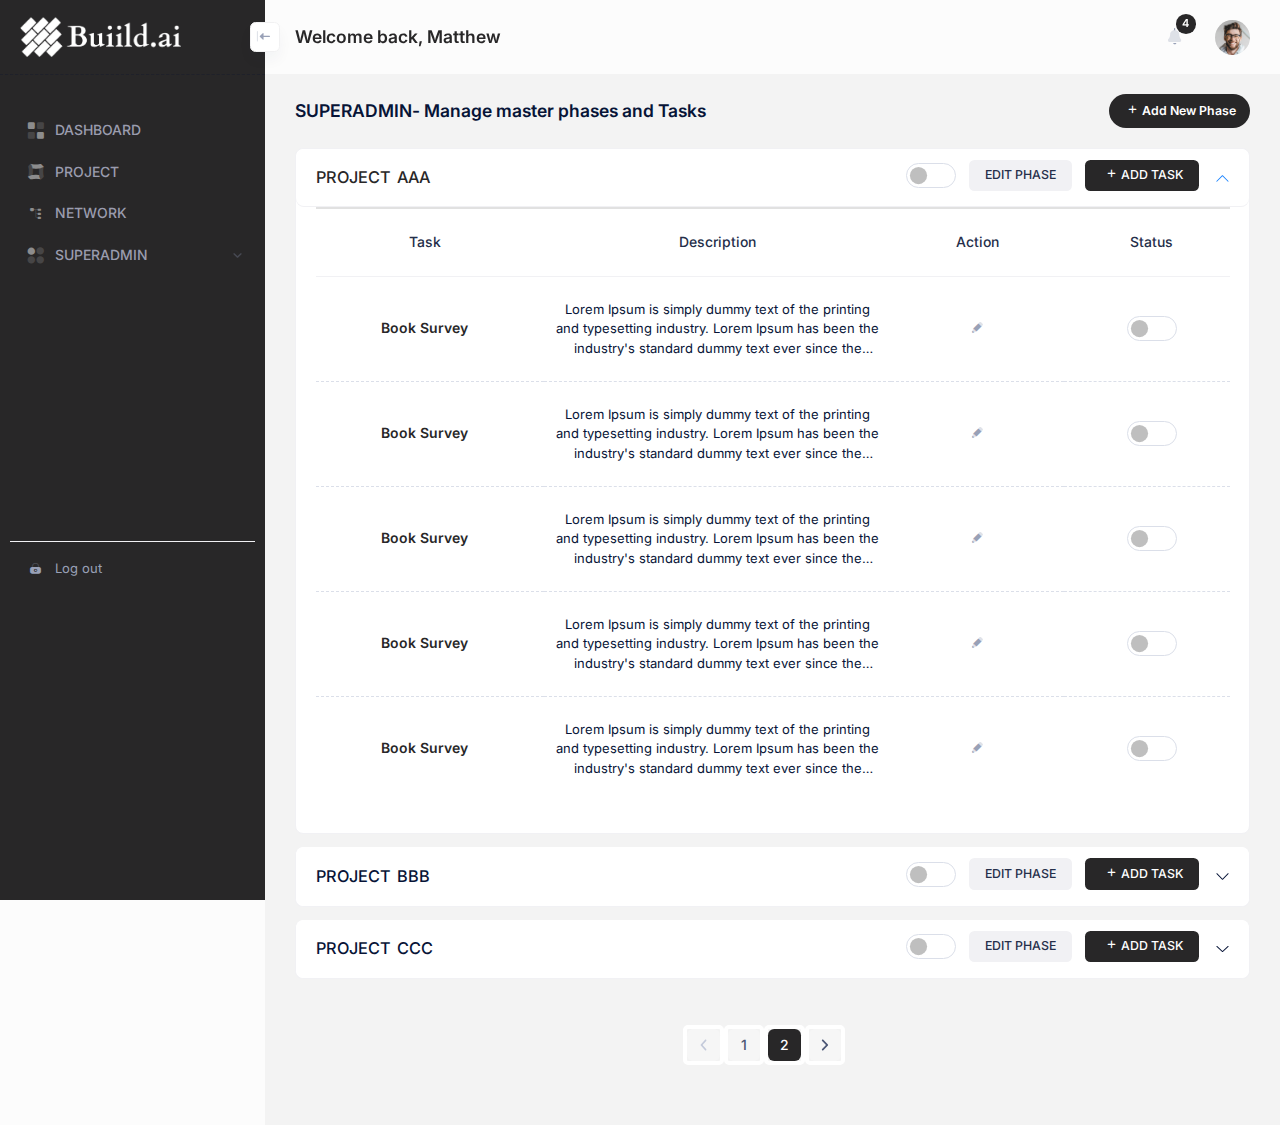
==== phase_task.html @ 8fc85cc6 "phase and task page design done" ====
<!DOCTYPE html>
<html class="h-full" data-theme="true" data-theme-mode="light" lang="en">
    <head>
        <base href="./" />
        <title>
            Metronic - Tailwind CSS Sign In
        </title>
        <meta charset="utf-8" />

        <link href="https://keenthemes.com/metronic" rel="canonical" />
        <meta content="width=device-width, initial-scale=1, shrink-to-fit=no" name="viewport" />
        <link href="assets/media/app/apple-touch-icon.png" rel="apple-touch-icon" sizes="180x180" />
        <link href="assets/media/app/favicon-32x32.png" rel="icon" sizes="32x32" type="image/png" />
        <link href="assets/media/app/favicon-16x16.png" rel="icon" sizes="16x16" type="image/png" />
        <!-- <link href="assets/media/app/favicon.ico" rel="shortcut icon"/> -->
        <link href="https://fonts.googleapis.com/css2?family=Inter:wght@400;500;600;700&amp;display=swap" rel="stylesheet" />
        <link href="assets/plugins/global/plugins.bundle.css" rel="stylesheet" type="text/css" />
        <link href="assets/css/styles.css" rel="stylesheet" />
    </head>

    <body
        id="kt_app_body"
        data-kt-app-layout="dark-sidebar"
        data-kt-app-header-fixed="true"
        data-kt-app-sidebar-enabled="true"
        data-kt-app-sidebar-fixed="true"
        data-kt-app-sidebar-hoverable="true"
        data-kt-app-sidebar-push-header="true"
        data-kt-app-sidebar-push-toolbar="true"
        data-kt-app-sidebar-push-footer="true"
        data-kt-app-toolbar-enabled="true"
        class="app-default"
    >
        <!-- End of Theme Mode -->
        <!-- Page -->

        <!--begin::App-->
        <div class="d-flex flex-column flex-root app-root" id="kt_app_root">
            <!--begin::Page-->
            <div class="app-page flex-column flex-column-fluid" id="kt_app_page">
                <!--begin::Header-->
                <div
                    id="kt_app_header"
                    class="app-header"
                    data-kt-sticky="true"
                    data-kt-sticky-activate="{default: true, lg: true}"
                    data-kt-sticky-name="app-header-minimize"
                    data-kt-sticky-offset="{default: '200px', lg: '0'}"
                    data-kt-sticky-animation="false"
                >
                    <!--begin::Header container-->
                    <div class="app-container container-fluid d-flex align-items-stretch justify-content-between" id="kt_app_header_container">
                        <!--begin::Sidebar mobile toggle-->
                        <div class="d-flex align-items-center d-lg-none ms-n3 me-1 me-md-2" title="Show sidebar menu">
                            <div class="btn btn-icon btn-active-color-primary w-35px h-35px" id="kt_app_sidebar_mobile_toggle">
                                <i class="ki-duotone ki-abstract-14 fs-2 fs-md-1">
                                    <span class="path1"></span>
                                    <span class="path2"></span>
                                </i>
                            </div>
                        </div>
                        <!--end::Sidebar mobile toggle-->
                        <!--begin::Mobile logo-->
                        <div class="d-flex align-items-center flex-grow-1 flex-lg-grow-0">
                            <a href="index.html" class="d-lg-none">
                                <img alt="Logo" src="assets/media/logos/default-small.svg" class="h-30px" />
                            </a>
                        </div>
                        <!--end::Mobile logo-->
                        <!--begin::Header wrapper-->
                        <div class="d-flex align-items-stretch justify-content-between flex-lg-grow-1" id="kt_app_header_wrapper">
                            <!--begin::Menu wrapper-->
                            <div
                                class="app-header-menu app-header-mobile-drawer align-items-stretch"
                                data-kt-drawer="true"
                                data-kt-drawer-name="app-header-menu"
                                data-kt-drawer-activate="{default: true, lg: false}"
                                data-kt-drawer-overlay="true"
                                data-kt-drawer-width="250px"
                                data-kt-drawer-direction="end"
                                data-kt-drawer-toggle="#kt_app_header_menu_toggle"
                                data-kt-swapper="true"
                                data-kt-swapper-mode="{default: 'append', lg: 'prepend'}"
                                data-kt-swapper-parent="{default: '#kt_app_body', lg: '#kt_app_header_wrapper'}"
                            >
                                <!--begin::Menu-->
                                <div class="menu menu-rounded menu-column menu-lg-row my-5 my-lg-0 align-items-stretch fw-semibold px-2 px-lg-0" id="kt_app_header_menu" data-kt-menu="true">
                                    <h1 class="page-heading d-flex text-theme-black fw-bold fs-3 flex-column justify-content-center my-0">
                                        <div class="menu-item">Welcome back, <span>Matthew</span></div>
                                    </h1>
                                </div>
                            </div>
                            <!--end::Menu-->
                        </div>
                        <!--end::Menu wrapper-->
                        <!--begin::Navbar-->
                        <div class="app-navbar flex-shrink-0">
                            <!--begin::Search-->
                            <div class="app-navbar-item align-items-stretch ms-1 ms-md-4">
                                <!--begin::Notifications-->
                                <div class="app-navbar-item ms-1 ms-md-4">
                                    <!--begin::Menu- wrapper-->
                                    <div
                                        class="btn position-relative btn-icon btn-custom btn-icon-muted btn-active-light btn-active-color-primary w-35px h-35px notification-icon"
                                        data-kt-menu-trigger="{default: 'click', lg: 'hover'}"
                                        data-kt-menu-attach="parent"
                                        data-kt-menu-placement="bottom-end"
                                        id="kt_menu_item_wow"
                                    >
                                        <i class="ki-duotone ki-notification fs-2">
                                            <span class="path1"></span>
                                            <span class="path2"></span>
                                            <span class="path3"></span>
                                            <span class="path4"></span>
                                        </i>
                                        <span class="badge bg-theme-black text-white rounded-circle bottom-5">4</span>
                                    </div>
                                    <!--begin::Menu-->
                                    <div class="menu menu-sub menu-sub-dropdown menu-column w-350px w-lg-375px" data-kt-menu="true" id="kt_menu_notifications">
                                        <!--begin::Heading-->
                                        <div class="d-flex flex-column bgi-no-repeat rounded-top" style="background-image: url('assets/media/misc/menu-header-bg.jpg');">
                                            <!--begin::Title-->
                                            <h3 class="text-white fw-semibold px-9 mt-10 mb-6">
                                                Notifications
                                                <span class="fs-8 opacity-75 ps-3">24 reports</span>
                                            </h3>
                                            <!--end::Title-->
                                            <!--begin::Tabs-->
                                            <ul class="nav nav-line-tabs nav-line-tabs-2x nav-stretch fw-semibold px-9">
                                                <li class="nav-item">
                                                    <a class="nav-link text-white opacity-75 opacity-state-100 pb-4" data-bs-toggle="tab" href="#kt_topbar_notifications_1">Alerts</a>
                                                </li>
                                                <li class="nav-item">
                                                    <a class="nav-link text-white opacity-75 opacity-state-100 pb-4 active" data-bs-toggle="tab" href="#kt_topbar_notifications_2">Updates</a>
                                                </li>
                                                <li class="nav-item">
                                                    <a class="nav-link text-white opacity-75 opacity-state-100 pb-4" data-bs-toggle="tab" href="#kt_topbar_notifications_3">Logs</a>
                                                </li>
                                            </ul>
                                            <!--end::Tabs-->
                                        </div>
                                        <!--end::Heading-->
                                        <!--begin::Tab content-->
                                        <div class="tab-content">
                                            <!--begin::Tab panel-->
                                            <div class="tab-pane fade" id="kt_topbar_notifications_1" role="tabpanel">
                                                <!--begin::Items-->
                                                <div class="scroll-y mh-325px my-5 px-8">
                                                    <!--begin::Item-->
                                                    <div class="d-flex flex-stack py-4">
                                                        <!--begin::Section-->
                                                        <div class="d-flex align-items-center">
                                                            <!--begin::Symbol-->
                                                            <div class="symbol symbol-35px me-4">
                                                                <span class="symbol-label bg-light-primary">
                                                                    <i class="ki-duotone ki-abstract-28 fs-2 text-primary">
                                                                        <span class="path1"></span>
                                                                        <span class="path2"></span>
                                                                    </i>
                                                                </span>
                                                            </div>
                                                            <!--end::Symbol-->
                                                            <!--begin::Title-->
                                                            <div class="mb-0 me-2">
                                                                <a href="#" class="fs-6 text-gray-800 text-hover-primary fw-bold">Project Alice</a>
                                                                <div class="text-gray-500 fs-7">Phase 1 development</div>
                                                            </div>
                                                            <!--end::Title-->
                                                        </div>
                                                        <!--end::Section-->
                                                        <!--begin::Label-->
                                                        <span class="badge badge-light fs-8">1 hr</span>
                                                        <!--end::Label-->
                                                    </div>
                                                    <!--end::Item-->
                                                    <!--begin::Item-->
                                                    <div class="d-flex flex-stack py-4">
                                                        <!--begin::Section-->
                                                        <div class="d-flex align-items-center">
                                                            <!--begin::Symbol-->
                                                            <div class="symbol symbol-35px me-4">
                                                                <span class="symbol-label bg-light-danger">
                                                                    <i class="ki-duotone ki-information fs-2 text-danger">
                                                                        <span class="path1"></span>
                                                                        <span class="path2"></span>
                                                                        <span class="path3"></span>
                                                                    </i>
                                                                </span>
                                                            </div>
                                                            <!--end::Symbol-->
                                                            <!--begin::Title-->
                                                            <div class="mb-0 me-2">
                                                                <a href="#" class="fs-6 text-gray-800 text-hover-primary fw-bold">HR Confidential</a>
                                                                <div class="text-gray-500 fs-7">Confidential staff documents</div>
                                                            </div>
                                                            <!--end::Title-->
                                                        </div>
                                                        <!--end::Section-->
                                                        <!--begin::Label-->
                                                        <span class="badge badge-light fs-8">2 hrs</span>
                                                        <!--end::Label-->
                                                    </div>
                                                    <!--end::Item-->
                                                    <!--begin::Item-->
                                                    <div class="d-flex flex-stack py-4">
                                                        <!--begin::Section-->
                                                        <div class="d-flex align-items-center">
                                                            <!--begin::Symbol-->
                                                            <div class="symbol symbol-35px me-4">
                                                                <span class="symbol-label bg-light-warning">
                                                                    <i class="ki-duotone ki-briefcase fs-2 text-warning">
                                                                        <span class="path1"></span>
                                                                        <span class="path2"></span>
                                                                    </i>
                                                                </span>
                                                            </div>
                                                            <!--end::Symbol-->
                                                            <!--begin::Title-->
                                                            <div class="mb-0 me-2">
                                                                <a href="#" class="fs-6 text-gray-800 text-hover-primary fw-bold">Company HR</a>
                                                                <div class="text-gray-500 fs-7">Corporeate staff profiles</div>
                                                            </div>
                                                            <!--end::Title-->
                                                        </div>
                                                        <!--end::Section-->
                                                        <!--begin::Label-->
                                                        <span class="badge badge-light fs-8">5 hrs</span>
                                                        <!--end::Label-->
                                                    </div>
                                                    <!--end::Item-->
                                                    <!--begin::Item-->
                                                    <div class="d-flex flex-stack py-4">
                                                        <!--begin::Section-->
                                                        <div class="d-flex align-items-center">
                                                            <!--begin::Symbol-->
                                                            <div class="symbol symbol-35px me-4">
                                                                <span class="symbol-label bg-light-success">
                                                                    <i class="ki-duotone ki-abstract-12 fs-2 text-success">
                                                                        <span class="path1"></span>
                                                                        <span class="path2"></span>
                                                                    </i>
                                                                </span>
                                                            </div>
                                                            <!--end::Symbol-->
                                                            <!--begin::Title-->
                                                            <div class="mb-0 me-2">
                                                                <a href="#" class="fs-6 text-gray-800 text-hover-primary fw-bold">Project Redux</a>
                                                                <div class="text-gray-500 fs-7">New frontend admin theme</div>
                                                            </div>
                                                            <!--end::Title-->
                                                        </div>
                                                        <!--end::Section-->
                                                        <!--begin::Label-->
                                                        <span class="badge badge-light fs-8">2 days</span>
                                                        <!--end::Label-->
                                                    </div>
                                                    <!--end::Item-->
                                                    <!--begin::Item-->
                                                    <div class="d-flex flex-stack py-4">
                                                        <!--begin::Section-->
                                                        <div class="d-flex align-items-center">
                                                            <!--begin::Symbol-->
                                                            <div class="symbol symbol-35px me-4">
                                                                <span class="symbol-label bg-light-primary">
                                                                    <i class="ki-duotone ki-colors-square fs-2 text-primary">
                                                                        <span class="path1"></span>
                                                                        <span class="path2"></span>
                                                                        <span class="path3"></span>
                                                                        <span class="path4"></span>
                                                                    </i>
                                                                </span>
                                                            </div>
                                                            <!--end::Symbol-->
                                                            <!--begin::Title-->
                                                            <div class="mb-0 me-2">
                                                                <a href="#" class="fs-6 text-gray-800 text-hover-primary fw-bold">Project Breafing</a>
                                                                <div class="text-gray-500 fs-7">Product launch status update</div>
                                                            </div>
                                                            <!--end::Title-->
                                                        </div>
                                                        <!--end::Section-->
                                                        <!--begin::Label-->
                                                        <span class="badge badge-light fs-8">21 Jan</span>
                                                        <!--end::Label-->
                                                    </div>
                                                    <!--end::Item-->
                                                    <!--begin::Item-->
                                                    <div class="d-flex flex-stack py-4">
                                                        <!--begin::Section-->
                                                        <div class="d-flex align-items-center">
                                                            <!--begin::Symbol-->
                                                            <div class="symbol symbol-35px me-4">
                                                                <span class="symbol-label bg-light-info">
                                                                    <i class="ki-duotone ki-picture fs-2 text-info"></i>
                                                                </span>
                                                            </div>
                                                            <!--end::Symbol-->
                                                            <!--begin::Title-->
                                                            <div class="mb-0 me-2">
                                                                <a href="#" class="fs-6 text-gray-800 text-hover-primary fw-bold">Banner Assets</a>
                                                                <div class="text-gray-500 fs-7">Collection of banner images</div>
                                                            </div>
                                                            <!--end::Title-->
                                                        </div>
                                                        <!--end::Section-->
                                                        <!--begin::Label-->
                                                        <span class="badge badge-light fs-8">21 Jan</span>
                                                        <!--end::Label-->
                                                    </div>
                                                    <!--end::Item-->
                                                    <!--begin::Item-->
                                                    <div class="d-flex flex-stack py-4">
                                                        <!--begin::Section-->
                                                        <div class="d-flex align-items-center">
                                                            <!--begin::Symbol-->
                                                            <div class="symbol symbol-35px me-4">
                                                                <span class="symbol-label bg-light-warning">
                                                                    <i class="ki-duotone ki-color-swatch fs-2 text-warning">
                                                                        <span class="path1"></span>
                                                                        <span class="path2"></span>
                                                                        <span class="path3"></span>
                                                                        <span class="path4"></span>
                                                                        <span class="path5"></span>
                                                                        <span class="path6"></span>
                                                                        <span class="path7"></span>
                                                                        <span class="path8"></span>
                                                                        <span class="path9"></span>
                                                                        <span class="path10"></span>
                                                                        <span class="path11"></span>
                                                                        <span class="path12"></span>
                                                                        <span class="path13"></span>
                                                                        <span class="path14"></span>
                                                                        <span class="path15"></span>
                                                                        <span class="path16"></span>
                                                                        <span class="path17"></span>
                                                                        <span class="path18"></span>
                                                                        <span class="path19"></span>
                                                                        <span class="path20"></span>
                                                                        <span class="path21"></span>
                                                                    </i>
                                                                </span>
                                                            </div>
                                                            <!--end::Symbol-->
                                                            <!--begin::Title-->
                                                            <div class="mb-0 me-2">
                                                                <a href="#" class="fs-6 text-gray-800 text-hover-primary fw-bold">Icon Assets</a>
                                                                <div class="text-gray-500 fs-7">Collection of SVG icons</div>
                                                            </div>
                                                            <!--end::Title-->
                                                        </div>
                                                        <!--end::Section-->
                                                        <!--begin::Label-->
                                                        <span class="badge badge-light fs-8">20 March</span>
                                                        <!--end::Label-->
                                                    </div>
                                                    <!--end::Item-->
                                                </div>
                                                <!--end::Items-->
                                                <!--begin::View more-->
                                                <div class="py-3 text-center border-top">
                                                    <a href="pages/user-profile/activity.html" class="btn btn-color-gray-600 btn-active-color-primary">
                                                        View All
                                                        <i class="ki-duotone ki-arrow-right fs-5">
                                                            <span class="path1"></span>
                                                            <span class="path2"></span>
                                                        </i>
                                                    </a>
                                                </div>
                                                <!--end::View more-->
                                            </div>
                                            <!--end::Tab panel-->
                                            <!--begin::Tab panel-->
                                            <div class="tab-pane fade show active" id="kt_topbar_notifications_2" role="tabpanel">
                                                <!--begin::Wrapper-->
                                                <div class="d-flex flex-column px-9">
                                                    <!--begin::Section-->
                                                    <div class="pt-10 pb-0">
                                                        <!--begin::Title-->
                                                        <h3 class="text-gray-900 text-center fw-bold">Get Pro Access</h3>
                                                        <!--end::Title-->
                                                        <!--begin::Text-->
                                                        <div class="text-center text-gray-600 fw-semibold pt-1">Outlines keep you honest. They stoping you from amazing poorly about drive</div>
                                                        <!--end::Text-->
                                                        <!--begin::Action-->
                                                        <div class="text-center mt-5 mb-9">
                                                            <a href="#" class="btn btn-sm btn-primary px-6" data-bs-toggle="modal" data-bs-target="#kt_modal_upgrade_plan">Upgrade</a>
                                                        </div>
                                                        <!--end::Action-->
                                                    </div>
                                                    <!--end::Section-->
                                                    <!--begin::Illustration-->
                                                    <div class="text-center px-4">
                                                        <img class="mw-100 mh-200px" alt="image" src="assets/media/illustrations/sketchy-1/1.png" />
                                                    </div>
                                                    <!--end::Illustration-->
                                                </div>
                                                <!--end::Wrapper-->
                                            </div>
                                            <!--end::Tab panel-->
                                            <!--begin::Tab panel-->
                                            <div class="tab-pane fade" id="kt_topbar_notifications_3" role="tabpanel">
                                                <!--begin::Items-->
                                                <div class="scroll-y mh-325px my-5 px-8">
                                                    <!--begin::Item-->
                                                    <div class="d-flex flex-stack py-4">
                                                        <!--begin::Section-->
                                                        <div class="d-flex align-items-center me-2">
                                                            <!--begin::Code-->
                                                            <span class="w-70px badge badge-light-success me-4">200 OK</span>
                                                            <!--end::Code-->
                                                            <!--begin::Title-->
                                                            <a href="#" class="text-gray-800 text-hover-primary fw-semibold">New order</a>
                                                            <!--end::Title-->
                                                        </div>
                                                        <!--end::Section-->
                                                        <!--begin::Label-->
                                                        <span class="badge badge-light fs-8">Just now</span>
                                                        <!--end::Label-->
                                                    </div>
                                                    <!--end::Item-->
                                                    <!--begin::Item-->
                                                    <div class="d-flex flex-stack py-4">
                                                        <!--begin::Section-->
                                                        <div class="d-flex align-items-center me-2">
                                                            <!--begin::Code-->
                                                            <span class="w-70px badge badge-light-danger me-4">500 ERR</span>
                                                            <!--end::Code-->
                                                            <!--begin::Title-->
                                                            <a href="#" class="text-gray-800 text-hover-primary fw-semibold">New customer</a>
                                                            <!--end::Title-->
                                                        </div>
                                                        <!--end::Section-->
                                                        <!--begin::Label-->
                                                        <span class="badge badge-light fs-8">2 hrs</span>
                                                        <!--end::Label-->
                                                    </div>
                                                    <!--end::Item-->
                                                    <!--begin::Item-->
                                                    <div class="d-flex flex-stack py-4">
                                                        <!--begin::Section-->
                                                        <div class="d-flex align-items-center me-2">
                                                            <!--begin::Code-->
                                                            <span class="w-70px badge badge-light-success me-4">200 OK</span>
                                                            <!--end::Code-->
                                                            <!--begin::Title-->
                                                            <a href="#" class="text-gray-800 text-hover-primary fw-semibold">Payment process</a>
                                                            <!--end::Title-->
                                                        </div>
                                                        <!--end::Section-->
                                                        <!--begin::Label-->
                                                        <span class="badge badge-light fs-8">5 hrs</span>
                                                        <!--end::Label-->
                                                    </div>
                                                    <!--end::Item-->
                                                    <!--begin::Item-->
                                                    <div class="d-flex flex-stack py-4">
                                                        <!--begin::Section-->
                                                        <div class="d-flex align-items-center me-2">
                                                            <!--begin::Code-->
                                                            <span class="w-70px badge badge-light-warning me-4">300 WRN</span>
                                                            <!--end::Code-->
                                                            <!--begin::Title-->
                                                            <a href="#" class="text-gray-800 text-hover-primary fw-semibold">Search query</a>
                                                            <!--end::Title-->
                                                        </div>
                                                        <!--end::Section-->
                                                        <!--begin::Label-->
                                                        <span class="badge badge-light fs-8">2 days</span>
                                                        <!--end::Label-->
                                                    </div>
                                                    <!--end::Item-->
                                                    <!--begin::Item-->
                                                    <div class="d-flex flex-stack py-4">
                                                        <!--begin::Section-->
                                                        <div class="d-flex align-items-center me-2">
                                                            <!--begin::Code-->
                                                            <span class="w-70px badge badge-light-success me-4">200 OK</span>
                                                            <!--end::Code-->
                                                            <!--begin::Title-->
                                                            <a href="#" class="text-gray-800 text-hover-primary fw-semibold">API connection</a>
                                                            <!--end::Title-->
                                                        </div>
                                                        <!--end::Section-->
                                                        <!--begin::Label-->
                                                        <span class="badge badge-light fs-8">1 week</span>
                                                        <!--end::Label-->
                                                    </div>
                                                    <!--end::Item-->
                                                    <!--begin::Item-->
                                                    <div class="d-flex flex-stack py-4">
                                                        <!--begin::Section-->
                                                        <div class="d-flex align-items-center me-2">
                                                            <!--begin::Code-->
                                                            <span class="w-70px badge badge-light-success me-4">200 OK</span>
                                                            <!--end::Code-->
                                                            <!--begin::Title-->
                                                            <a href="#" class="text-gray-800 text-hover-primary fw-semibold">Database restore</a>
                                                            <!--end::Title-->
                                                        </div>
                                                        <!--end::Section-->
                                                        <!--begin::Label-->
                                                        <span class="badge badge-light fs-8">Mar 5</span>
                                                        <!--end::Label-->
                                                    </div>
                                                    <!--end::Item-->
                                                    <!--begin::Item-->
                                                    <div class="d-flex flex-stack py-4">
                                                        <!--begin::Section-->
                                                        <div class="d-flex align-items-center me-2">
                                                            <!--begin::Code-->
                                                            <span class="w-70px badge badge-light-warning me-4">300 WRN</span>
                                                            <!--end::Code-->
                                                            <!--begin::Title-->
                                                            <a href="#" class="text-gray-800 text-hover-primary fw-semibold">System update</a>
                                                            <!--end::Title-->
                                                        </div>
                                                        <!--end::Section-->
                                                        <!--begin::Label-->
                                                        <span class="badge badge-light fs-8">May 15</span>
                                                        <!--end::Label-->
                                                    </div>
                                                    <!--end::Item-->
                                                    <!--begin::Item-->
                                                    <div class="d-flex flex-stack py-4">
                                                        <!--begin::Section-->
                                                        <div class="d-flex align-items-center me-2">
                                                            <!--begin::Code-->
                                                            <span class="w-70px badge badge-light-warning me-4">300 WRN</span>
                                                            <!--end::Code-->
                                                            <!--begin::Title-->
                                                            <a href="#" class="text-gray-800 text-hover-primary fw-semibold">Server OS update</a>
                                                            <!--end::Title-->
                                                        </div>
                                                        <!--end::Section-->
                                                        <!--begin::Label-->
                                                        <span class="badge badge-light fs-8">Apr 3</span>
                                                        <!--end::Label-->
                                                    </div>
                                                    <!--end::Item-->
                                                    <!--begin::Item-->
                                                    <div class="d-flex flex-stack py-4">
                                                        <!--begin::Section-->
                                                        <div class="d-flex align-items-center me-2">
                                                            <!--begin::Code-->
                                                            <span class="w-70px badge badge-light-warning me-4">300 WRN</span>
                                                            <!--end::Code-->
                                                            <!--begin::Title-->
                                                            <a href="#" class="text-gray-800 text-hover-primary fw-semibold">API rollback</a>
                                                            <!--end::Title-->
                                                        </div>
                                                        <!--end::Section-->
                                                        <!--begin::Label-->
                                                        <span class="badge badge-light fs-8">Jun 30</span>
                                                        <!--end::Label-->
                                                    </div>
                                                    <!--end::Item-->
                                                    <!--begin::Item-->
                                                    <div class="d-flex flex-stack py-4">
                                                        <!--begin::Section-->
                                                        <div class="d-flex align-items-center me-2">
                                                            <!--begin::Code-->
                                                            <span class="w-70px badge badge-light-danger me-4">500 ERR</span>
                                                            <!--end::Code-->
                                                            <!--begin::Title-->
                                                            <a href="#" class="text-gray-800 text-hover-primary fw-semibold">Refund process</a>
                                                            <!--end::Title-->
                                                        </div>
                                                        <!--end::Section-->
                                                        <!--begin::Label-->
                                                        <span class="badge badge-light fs-8">Jul 10</span>
                                                        <!--end::Label-->
                                                    </div>
                                                    <!--end::Item-->
                                                    <!--begin::Item-->
                                                    <div class="d-flex flex-stack py-4">
                                                        <!--begin::Section-->
                                                        <div class="d-flex align-items-center me-2">
                                                            <!--begin::Code-->
                                                            <span class="w-70px badge badge-light-danger me-4">500 ERR</span>
                                                            <!--end::Code-->
                                                            <!--begin::Title-->
                                                            <a href="#" class="text-gray-800 text-hover-primary fw-semibold">Withdrawal process</a>
                                                            <!--end::Title-->
                                                        </div>
                                                        <!--end::Section-->
                                                        <!--begin::Label-->
                                                        <span class="badge badge-light fs-8">Sep 10</span>
                                                        <!--end::Label-->
                                                    </div>
                                                    <!--end::Item-->
                                                    <!--begin::Item-->
                                                    <div class="d-flex flex-stack py-4">
                                                        <!--begin::Section-->
                                                        <div class="d-flex align-items-center me-2">
                                                            <!--begin::Code-->
                                                            <span class="w-70px badge badge-light-danger me-4">500 ERR</span>
                                                            <!--end::Code-->
                                                            <!--begin::Title-->
                                                            <a href="#" class="text-gray-800 text-hover-primary fw-semibold">Mail tasks</a>
                                                            <!--end::Title-->
                                                        </div>
                                                        <!--end::Section-->
                                                        <!--begin::Label-->
                                                        <span class="badge badge-light fs-8">Dec 10</span>
                                                        <!--end::Label-->
                                                    </div>
                                                    <!--end::Item-->
                                                </div>
                                                <!--end::Items-->
                                                <!--begin::View more-->
                                                <div class="py-3 text-center border-top">
                                                    <a href="pages/user-profile/activity.html" class="btn btn-color-gray-600 btn-active-color-primary">
                                                        View All
                                                        <i class="ki-duotone ki-arrow-right fs-5">
                                                            <span class="path1"></span>
                                                            <span class="path2"></span>
                                                        </i>
                                                    </a>
                                                </div>
                                                <!--end::View more-->
                                            </div>
                                            <!--end::Tab panel-->
                                        </div>
                                        <!--end::Tab content-->
                                    </div>
                                    <!--end::Menu-->
                                    <!--end::Menu wrapper-->
                                </div>
                                <!--end::Notifications-->

                                <!--begin::User menu-->
                                <div class="app-navbar-item ms-1 ms-md-4" id="kt_header_user_menu_toggle">
                                    <!--begin::Menu wrapper-->
                                    <div class="cursor-pointer rounded-circle overflow-hidden symbol symbol-35px" data-kt-menu-trigger="{default: 'click', lg: 'hover'}" data-kt-menu-attach="parent" data-kt-menu-placement="bottom-end">
                                        <img src="assets/media/avatars/300-2.png" alt="user" />
                                    </div>
                                    <!--begin::User account menu-->
                                    <div class="menu menu-sub menu-sub-dropdown menu-column menu-rounded menu-gray-800 menu-state-bg menu-state-color fw-semibold py-4 fs-6 w-275px" data-kt-menu="true">
                                        <!--begin::Menu item-->
                                        <div class="menu-item px-3">
                                            <div class="menu-content d-flex align-items-center px-3">
                                                <!--begin::Avatar-->
                                                <div class="symbol symbol-50px me-5 rounded-circle overflow-hidden">
                                                    <img alt="Logo" src="assets/media/avatars/300-2.png" />
                                                </div>
                                                <!--end::Avatar-->
                                                <!--begin::Username-->
                                                <div class="d-flex flex-column">
                                                    <div class="fw-bold d-flex align-items-center fs-5">Matthew Parker</div>
                                                    <a href="#" class="fw-semibold text-muted text-hover-primary fs-7">matthew123@gmail.com</a>
                                                </div>
                                                <!--end::Username-->
                                            </div>
                                        </div>
                                        <!--end::Menu item-->
                                        <!--begin::Menu separator-->
                                        <div class="separator my-2"></div>
                                        <!--end::Menu separator-->
                                        <!--begin::Menu item-->
                                        <div class="menu-item px-5">
                                            <a href="account/overview.html" class="menu-link px-5">My Profile</a>
                                        </div>
                                        <!--end::Menu item-->
                                        <!--begin::Menu item-->
                                        <div class="menu-item px-5">
                                            <a href="apps/projects/list.html" class="menu-link px-5">
                                                <span class="menu-text">My Projects</span>
                                                <span class="menu-badge">
                                                    <span class="badge badge-light-danger badge-circle fw-bold fs-7">3</span>
                                                </span>
                                            </a>
                                        </div>
                                        <!--end::Menu item-->
                                        <!--begin::Menu item-->
                                        <div class="menu-item px-5" data-kt-menu-trigger="{default: 'click', lg: 'hover'}" data-kt-menu-placement="left-start" data-kt-menu-offset="-15px, 0">
                                            <a href="#" class="menu-link px-5">
                                                <span class="menu-title">My Subscription</span>
                                                <span class="menu-arrow"></span>
                                            </a>
                                            <!--begin::Menu sub-->
                                            <div class="menu-sub menu-sub-dropdown w-175px py-4">
                                                <!--begin::Menu item-->
                                                <div class="menu-item px-3">
                                                    <a href="account/referrals.html" class="menu-link px-5">Referrals</a>
                                                </div>
                                                <!--end::Menu item-->
                                                <!--begin::Menu item-->
                                                <div class="menu-item px-3">
                                                    <a href="account/billing.html" class="menu-link px-5">Billing</a>
                                                </div>
                                                <!--end::Menu item-->
                                                <!--begin::Menu item-->
                                                <div class="menu-item px-3">
                                                    <a href="account/statements.html" class="menu-link px-5">Payments</a>
                                                </div>
                                                <!--end::Menu item-->
                                                <!--begin::Menu item-->
                                                <div class="menu-item px-3">
                                                    <a href="account/statements.html" class="menu-link d-flex flex-stack px-5">
                                                        Statements
                                                        <span class="ms-2 lh-0" data-bs-toggle="tooltip" title="View your statements">
                                                            <i class="ki-duotone ki-information-5 fs-5">
                                                                <span class="path1"></span>
                                                                <span class="path2"></span>
                                                                <span class="path3"></span>
                                                            </i>
                                                        </span>
                                                    </a>
                                                </div>
                                                <!--end::Menu item-->
                                                <!--begin::Menu separator-->
                                                <div class="separator my-2"></div>
                                                <!--end::Menu separator-->
                                                <!--begin::Menu item-->
                                                <div class="menu-item px-3">
                                                    <div class="menu-content px-3">
                                                        <label class="form-check form-switch form-check-custom form-check-solid">
                                                            <input class="form-check-input w-30px h-20px" type="checkbox" value="1" checked="checked" name="notifications" />
                                                            <span class="form-check-label text-muted fs-7">Notifications</span>
                                                        </label>
                                                    </div>
                                                </div>
                                                <!--end::Menu item-->
                                            </div>
                                            <!--end::Menu sub-->
                                        </div>
                                        <!--end::Menu item-->
                                        <!--begin::Menu item-->
                                        <div class="menu-item px-5">
                                            <a href="account/statements.html" class="menu-link px-5">My Statements</a>
                                        </div>
                                        <!--end::Menu item-->
                                        <!--begin::Menu separator-->
                                        <div class="separator my-2"></div>
                                        <!--end::Menu separator-->
                                        <!--begin::Menu item-->
                                        <div class="menu-item px-5" data-kt-menu-trigger="{default: 'click', lg: 'hover'}" data-kt-menu-placement="left-start" data-kt-menu-offset="-15px, 0">
                                            <a href="#" class="menu-link px-5">
                                                <span class="menu-title position-relative">
                                                    Mode
                                                    <span class="ms-5 position-absolute translate-middle-y top-50 end-0">
                                                        <i class="ki-duotone ki-night-day theme-light-show fs-2">
                                                            <span class="path1"></span>
                                                            <span class="path2"></span>
                                                            <span class="path3"></span>
                                                            <span class="path4"></span>
                                                            <span class="path5"></span>
                                                            <span class="path6"></span>
                                                            <span class="path7"></span>
                                                            <span class="path8"></span>
                                                            <span class="path9"></span>
                                                            <span class="path10"></span>
                                                        </i>
                                                        <i class="ki-duotone ki-moon theme-dark-show fs-2">
                                                            <span class="path1"></span>
                                                            <span class="path2"></span>
                                                        </i>
                                                    </span>
                                                </span>
                                            </a>
                                            <!--begin::Menu-->
                                            <div
                                                class="menu menu-sub menu-sub-dropdown menu-column menu-rounded menu-title-gray-700 menu-icon-gray-500 menu-active-bg menu-state-color fw-semibold py-4 fs-base w-150px"
                                                data-kt-menu="true"
                                                data-kt-element="theme-mode-menu"
                                            >
                                                <!--begin::Menu item-->
                                                <div class="menu-item px-3 my-0">
                                                    <a href="#" class="menu-link px-3 py-2" data-kt-element="mode" data-kt-value="light">
                                                        <span class="menu-icon" data-kt-element="icon">
                                                            <i class="ki-duotone ki-night-day fs-2">
                                                                <span class="path1"></span>
                                                                <span class="path2"></span>
                                                                <span class="path3"></span>
                                                                <span class="path4"></span>
                                                                <span class="path5"></span>
                                                                <span class="path6"></span>
                                                                <span class="path7"></span>
                                                                <span class="path8"></span>
                                                                <span class="path9"></span>
                                                                <span class="path10"></span>
                                                            </i>
                                                        </span>
                                                        <span class="menu-title">Light</span>
                                                    </a>
                                                </div>
                                                <!--end::Menu item-->
                                                <!--begin::Menu item-->
                                                <div class="menu-item px-3 my-0">
                                                    <a href="#" class="menu-link px-3 py-2" data-kt-element="mode" data-kt-value="dark">
                                                        <span class="menu-icon" data-kt-element="icon">
                                                            <i class="ki-duotone ki-moon fs-2">
                                                                <span class="path1"></span>
                                                                <span class="path2"></span>
                                                            </i>
                                                        </span>
                                                        <span class="menu-title">Dark</span>
                                                    </a>
                                                </div>
                                                <!--end::Menu item-->
                                                <!--begin::Menu item-->
                                                <div class="menu-item px-3 my-0">
                                                    <a href="#" class="menu-link px-3 py-2" data-kt-element="mode" data-kt-value="system">
                                                        <span class="menu-icon" data-kt-element="icon">
                                                            <i class="ki-duotone ki-screen fs-2">
                                                                <span class="path1"></span>
                                                                <span class="path2"></span>
                                                                <span class="path3"></span>
                                                                <span class="path4"></span>
                                                            </i>
                                                        </span>
                                                        <span class="menu-title">System</span>
                                                    </a>
                                                </div>
                                                <!--end::Menu item-->
                                            </div>
                                            <!--end::Menu-->
                                        </div>
                                        <!--end::Menu item-->
                                        <!--begin::Menu item-->
                                        <div class="menu-item px-5" data-kt-menu-trigger="{default: 'click', lg: 'hover'}" data-kt-menu-placement="left-start" data-kt-menu-offset="-15px, 0">
                                            <a href="#" class="menu-link px-5">
                                                <span class="menu-title position-relative">
                                                    Language
                                                    <span class="fs-8 rounded bg-light px-3 py-2 position-absolute translate-middle-y top-50 end-0">
                                                        English <img class="w-15px h-15px rounded-1 ms-2" src="assets/media/flags/united-states.svg" alt="" />
                                                    </span>
                                                </span>
                                            </a>
                                            <!--begin::Menu sub-->
                                            <div class="menu-sub menu-sub-dropdown w-175px py-4">
                                                <!--begin::Menu item-->
                                                <div class="menu-item px-3">
                                                    <a href="account/settings.html" class="menu-link d-flex px-5 active">
                                                        <span class="symbol symbol-20px me-4">
                                                            <img class="rounded-1" src="assets/media/flags/united-states.svg" alt="" />
                                                        </span>
                                                        English
                                                    </a>
                                                </div>
                                                <!--end::Menu item-->
                                                <!--begin::Menu item-->
                                                <div class="menu-item px-3">
                                                    <a href="account/settings.html" class="menu-link d-flex px-5">
                                                        <span class="symbol symbol-20px me-4">
                                                            <img class="rounded-1" src="assets/media/flags/spain.svg" alt="" />
                                                        </span>
                                                        Spanish
                                                    </a>
                                                </div>
                                                <!--end::Menu item-->
                                                <!--begin::Menu item-->
                                                <div class="menu-item px-3">
                                                    <a href="account/settings.html" class="menu-link d-flex px-5">
                                                        <span class="symbol symbol-20px me-4">
                                                            <img class="rounded-1" src="assets/media/flags/germany.svg" alt="" />
                                                        </span>
                                                        German
                                                    </a>
                                                </div>
                                                <!--end::Menu item-->
                                                <!--begin::Menu item-->
                                                <div class="menu-item px-3">
                                                    <a href="account/settings.html" class="menu-link d-flex px-5">
                                                        <span class="symbol symbol-20px me-4">
                                                            <img class="rounded-1" src="assets/media/flags/japan.svg" alt="" />
                                                        </span>
                                                        Japanese
                                                    </a>
                                                </div>
                                                <!--end::Menu item-->
                                                <!--begin::Menu item-->
                                                <div class="menu-item px-3">
                                                    <a href="account/settings.html" class="menu-link d-flex px-5">
                                                        <span class="symbol symbol-20px me-4">
                                                            <img class="rounded-1" src="assets/media/flags/france.svg" alt="" />
                                                        </span>
                                                        French
                                                    </a>
                                                </div>
                                                <!--end::Menu item-->
                                            </div>
                                            <!--end::Menu sub-->
                                        </div>
                                        <!--end::Menu item-->
                                        <!--begin::Menu item-->
                                        <div class="menu-item px-5 my-1">
                                            <a href="account/settings.html" class="menu-link px-5">Account Settings</a>
                                        </div>
                                        <!--end::Menu item-->
                                        <!--begin::Menu item-->
                                        <div class="menu-item px-5">
                                            <a href="authentication/layouts/corporate/sign-in.html" class="menu-link px-5">Sign Out</a>
                                        </div>
                                        <!--end::Menu item-->
                                    </div>
                                    <!--end::User account menu-->
                                    <!--end::Menu wrapper-->
                                </div>
                                <!--end::User menu-->
                                <!--begin::Header menu toggle-->
                                <div class="app-navbar-item d-lg-none ms-2 me-n2" title="Show header menu">
                                    <div class="btn btn-flex btn-icon btn-active-color-primary w-30px h-30px" id="kt_app_header_menu_toggle">
                                        <i class="ki-duotone ki-element-4 fs-1">
                                            <span class="path1"></span>
                                            <span class="path2"></span>
                                        </i>
                                    </div>
                                </div>
                                <!--end::Header menu toggle-->
                                <!--begin::Aside toggle-->
                                <!--end::Header menu toggle-->
                            </div>
                            <!--end::Navbar-->
                        </div>
                        <!--end::Header wrapper-->
                    </div>
                    <!--end::Header container-->
                </div>
                <!--end::Header-->
                <!--begin::Wrapper-->
                <div class="app-wrapper flex-column flex-row-fluid" id="kt_app_wrapper">
                    <!--begin::Sidebar-->
                    <div
                        id="kt_app_sidebar"
                        class="app-sidebar flex-column"
                        data-kt-drawer="true"
                        data-kt-drawer-name="app-sidebar"
                        data-kt-drawer-activate="{default: true, lg: false}"
                        data-kt-drawer-overlay="true"
                        data-kt-drawer-width="225px"
                        data-kt-drawer-direction="start"
                        data-kt-drawer-toggle="#kt_app_sidebar_mobile_toggle"
                    >
                        <!--begin::Logo-->
                        <div class="app-sidebar-logo px-6" id="kt_app_sidebar_logo">
                            <!--begin::Logo image-->
                            <a href="index.html">
                                <img alt="Logo" src="assets/media/app/logo-white.png" class="h-40px app-sidebar-logo-default" />
                                <img alt="Logo" src="assets/media/app/logo-myarchite-icon.png" class="h-20px app-sidebar-logo-minimize" />
                            </a>
                            <!--end::Logo image-->
                            <!--begin::Sidebar toggle-->
                            <!--begin::Minimized sidebar setup:
          if (isset($_COOKIE["sidebar_minimize_state"]) && $_COOKIE["sidebar_minimize_state"] === "on") { 
              1. "src/js/layout/sidebar.js" adds "sidebar_minimize_state" cookie value to save the sidebar minimize state.
              2. Set data-kt-app-sidebar-minimize="on" attribute for body tag.
              3. Set data-kt-toggle-state="active" attribute to the toggle element with "kt_app_sidebar_toggle" id.
              4. Add "active" class to to sidebar toggle element with "kt_app_sidebar_toggle" id.
          }
      -->
                            <div
                                id="kt_app_sidebar_toggle"
                                class="app-sidebar-toggle btn btn-icon btn-shadow btn-sm btn-color-muted btn-active-color-primary h-30px w-30px position-absolute top-50 start-100 translate-middle rotate"
                                data-kt-toggle="true"
                                data-kt-toggle-state="active"
                                data-kt-toggle-target="body"
                                data-kt-toggle-name="app-sidebar-minimize"
                            >
                                <i class="ki-duotone ki-black-left-line fs-3 rotate-180">
                                    <span class="path1"></span>
                                    <span class="path2"></span>
                                </i>
                            </div>
                            <!--end::Sidebar toggle-->
                        </div>
                        <!--end::Logo-->
                        <!--begin::sidebar menu-->
                        <div class="app-sidebar-menu overflow-hidden flex-column-fluid">
                            <!--begin::Menu wrapper-->
                            <div id="kt_app_sidebar_menu_wrapper" class="app-sidebar-wrapper">
                                <!--begin::Scroll wrapper-->
                                <div
                                    id="kt_app_sidebar_menu_scroll"
                                    class="scroll-y my-5 mx-3"
                                    data-kt-scroll="true"
                                    data-kt-scroll-activate="true"
                                    data-kt-scroll-height="auto"
                                    data-kt-scroll-dependencies="#kt_app_sidebar_logo, #kt_app_sidebar_footer"
                                    data-kt-scroll-wrappers="#kt_app_sidebar_menu"
                                    data-kt-scroll-offset="5px"
                                    data-kt-scroll-save-state="true"
                                >
                                    <!--begin::Menu-->
                                    <div class="menu menu-column menu-rounded menu-sub-indention fw-semibold fs-6" id="#kt_app_sidebar_menu" data-kt-menu="true" data-kt-menu-expand="false">
                                        <div class="h-450px">
                                            <!--begin:Menu item-->
                                            <div class="menu-item pt-5">
                                                <!--begin:Menu content-->
                                                <!-- <div class="menu-content">
                        <span class="menu-heading fw-bold text-uppercase fs-7">Pages</span>
                      </div> -->
                                                <!--end:Menu content-->
                                            </div>
                                            <!--end:Menu item-->

                                            <!--begin:Menu item-->
                                            <div data-kt-menu-trigger="click" class="menu-item">
                                                <!--begin:Menu link-->
                                                <a class="menu-link" href="index.html">
                                                    <span class="menu-icon">
                                                        <i class="ki-duotone ki-element-11 fs-2"><span class="path1"></span><span class="path2"></span><span class="path3"></span><span class="path4"></span></i>
                                                    </span>
                                                    <span class="menu-title text-uppercase">Dashboard</span>
                                                </a>
                                                <!--end:Menu link-->
                                            </div>
                                            <!--end:Menu item-->

                                            <!--begin:Menu item-->
                                            <div data-kt-menu-trigger="click" class="menu-item">
                                                <!--begin:Menu link-->
                                                <a class="menu-link" href="project.html">
                                                    <span class="menu-icon">
                                                        <i class="ki-duotone ki-abstract-41 fs-2"><span class="path1"></span><span class="path2"></span></i>
                                                    </span>
                                                    <span class="menu-title text-uppercase">Project</span>
                                                </a>
                                                <!--end:Menu link-->
                                            </div>
                                            <!--end:Menu item-->
                                            <!--begin:Menu item-->
                                            <div data-kt-menu-trigger="click" class="menu-item">
                                                <!--begin:Menu link-->
                                                <a class="menu-link" href="pages/user-profile/overview.html">
                                                    <span class="menu-icon">
                                                        <i class="ki-duotone ki-data">
                                                            <span class="path1"></span>
                                                            <span class="path2"></span>
                                                            <span class="path3"></span>
                                                            <span class="path4"></span>
                                                            <span class="path5"></span>
                                                        </i>
                                                    </span>
                                                    <span class="menu-title text-uppercase">Network</span>
                                                </a>
                                                <!--end:Menu link-->
                                            </div>
                                            <!--end:Menu item-->
                                            <!--begin:Menu item-->
                                            <div data-kt-menu-trigger="click" class="menu-item menu-accordion">
                                                <!--begin:Menu link-->
                                                <span class="menu-link">
                                                    <span class="menu-icon">
                                                        <i class="ki-duotone ki-abstract-28 fs-2"><span class="path1"></span><span class="path2"></span></i>
                                                    </span>
                                                    <span class="menu-title text-uppercase">Superadmin</span><span class="menu-arrow"></span>
                                                </span>
                                                <!--end:Menu link--><!--begin:Menu sub-->
                                                <div class="menu-sub menu-sub-accordion">
                                                    <!--begin:Menu item-->
                                                    <div class="menu-item">
                                                        <!--begin:Menu link-->
                                                        <a class="menu-link" href="users.html">
                                                            <span class="menu-icon">
                                                                <i class="ki-duotone ki-profile-user">
                                                                    <span class="path1"></span>
                                                                    <span class="path2"></span>
                                                                    <span class="path3"></span>
                                                                    <span class="path4"></span>
                                                                </i>
                                                            </span>
                                                            <span class="menu-title text-uppercase">Users</span>
                                                        </a>
                                                        <!--end:Menu link-->
                                                    </div>
                                                    <!--end:Menu item--><!--begin:Menu item-->
                                                    <div class="menu-item">
                                                        <!--begin:Menu link-->
                                                        <a class="menu-link" href="phase_task.html">
                                                            <span class="menu-icon">
                                                                <i class="ki-duotone ki-chart-simple">
                                                                    <span class="path1"></span>
                                                                    <span class="path2"></span>
                                                                    <span class="path3"></span>
                                                                    <span class="path4"></span>
                                                                </i>
                                                            </span>
                                                            <span class="menu-title text-uppercase">Phases and tasks</span>
                                                        </a>
                                                        <!--end:Menu link-->
                                                    </div>
                                                    <!--end:Menu item--><!--begin:Menu item-->
                                                    <div class="menu-item">
                                                        <!--begin:Menu link-->
                                                        <a class="menu-link" href="/metronic8/demo1/apps/subscriptions/add.html">
                                                            <span class="menu-icon">
                                                                <i class="ki-duotone ki-save-deposit">
                                                                    <span class="path1"></span>
                                                                    <span class="path2"></span>
                                                                    <span class="path3"></span>
                                                                    <span class="path4"></span>
                                                                </i>
                                                            </span>
                                                            <span class="menu-title text-uppercase">Property tags</span>
                                                        </a>
                                                        <!--end:Menu link-->
                                                    </div>
                                                    <!--end:Menu item--><!--begin:Menu item-->
                                                </div>
                                                <!--end:Menu sub-->
                                            </div>
                                        </div>
                                    </div>
                                    <!--end:Menu item-->
                                    <!--begin:Menu item-->

                                    <div class="separator mb-2"></div>
                                    <!--end:Menu item-->

                                    <!--begin:Menu item-->
                                    <div class="menu-item">
                                        <!--begin:Menu link-->
                                        <a class="menu-link text-gray-500" href="https://preview.keenthemes.com/html/metronic/docs/getting-started/changelog" target="_blank">
                                            <span class="menu-icon">
                                                <i class="ki-duotone ki-lock">
                                                    <span class="path1"></span>
                                                    <span class="path2"></span>
                                                    <span class="path3"></span>
                                                </i>
                                            </span>
                                            <span class="menu-title">Log out</span>
                                        </a>
                                        <!--end:Menu link-->
                                    </div>
                                    <!--end:Menu item-->
                                </div>
                                <!--end::Menu-->
                            </div>
                            <!--end::Scroll wrapper-->
                        </div>
                        <!--end::Menu wrapper-->

                        <!--end::sidebar menu-->
                    </div>
                    <!--end::Sidebar-->
                    <!--begin::Main-->
                    <div class="app-main flex-column flex-row-fluid bg-light" id="kt_app_main">
                        <!--begin::Content wrapper-->
                        <div class="d-flex flex-column flex-column-fluid">
                            <!--begin::Toolbar-->
                            <div id="kt_app_toolbar" class="app-toolbar py-3 py-lg-6">
                                <!--begin::Toolbar container-->
                                <div id="kt_app_toolbar_container" class="app-container container-fluid d-flex flex-stack justify-content-end">
                                    <!--begin::Page title-->
                                    <div class="page-title d-flex flex-column justify-content-center flex-wrap me-3 d-none">
                                        <!--begin::Title-->
                                        <h1 class="page-heading d-flex text-gray-900 fw-bold fs-3 flex-column justify-content-center my-0">
                                            Multipurpose
                                        </h1>
                                        <!--end::Title-->
                                        <!--begin::Breadcrumb-->
                                        <ul class="breadcrumb breadcrumb-separatorless fw-semibold fs-7 my-0 pt-1">
                                            <!--begin::Item-->
                                            <li class="breadcrumb-item text-muted">
                                                <a href="index.html" class="text-muted text-hover-primary">Home</a>
                                            </li>
                                            <!--end::Item-->
                                            <!--begin::Item-->
                                            <li class="breadcrumb-item">
                                                <span class="bullet bg-gray-500 w-5px h-2px"></span>
                                            </li>
                                            <!--end::Item-->
                                            <!--begin::Item-->
                                            <li class="breadcrumb-item text-muted">Dashboards</li>
                                            <!--end::Item-->
                                        </ul>
                                        <!--end::Breadcrumb-->
                                    </div>
                                    <!--end::Page title-->
                                    <!--begin::Actions-->
                                    <div id="kt_app_toolbar_container" class="container-xxl d-flex flex-stack px-0">
                                        <!--begin::Page title-->
                                        <div class="page-title d-flex flex-column justify-content-center flex-wrap me-3 ">
                                            <!--begin::Title-->
                                            <h1 class="page-heading d-flex text-gray-900 fw-bold fs-3 justify-content-center my-0 ">
                                            <span class="text-uppercase d-inline-block">Superadmin</span>- Manage master phases and Tasks
                                            </h1>
                                            <!--end::Title-->
                                        </div>
                                        <!--end::Page title-->
                                        <!--begin::Actions-->
                                        <div class="d-flex align-items-center gap-2 gap-lg-3">
                                            <a href="#" class="btn btn-sm fw-bold btn-theme-black rounded-circle btn-rounded" data-bs-toggle="modal" data-bs-target="#kt_modal_new_phase">
                                                <span class="d-inline-block px-1"><i class="ki-duotone ki-plus text-white opacity-100"></i></span>Add New Phase
                                            </a>
                                        </div>
                                        <!--end::Actions-->
                                    </div>

                                    <!--end::Actions-->
                                </div>
                                <!--end::Toolbar container-->
                            </div>
                            <!--end::Toolbar-->
                            <!--begin::Content-->
                            <div id="kt_app_content" class="app-content flex-column-fluid">
                                <!--begin::Content container-->
                                <div id="kt_app_content_container" class="app-container container-fluid">
                                    <!-- start tab menu-->
                                    <div class="row gx-5 gx-xl-10">
                                        <div class="col-lg-12 col-md-12 col-sm-12">
                                            <!--begin::Row-->
                                            <div class="row gx-5 gx-xl-10">
                                                <!--begin::Col-->

                                                <div class="col-xxl-12 col-lg-12 col-md-12 mb-5 mb-xl-10">
                                                    <!--begin::Chart widget 8-->
                                                    
                                                            <!--begin::Table-->
                                                            <!--begin::Accordion-->
                                                            <div class="accordion accordion_rounded" id="kt_accordion_1">
                                                                <div class="accordion-item mb-4 ">
                                                                    <h2 class="accordion-header position-relative" id="kt_accordion_1_header_1">
                                                                        <button
                                                                            class="accordion-button fs-4 fw-semibold bg-white text-uppercase"
                                                                            type="button"
                                                                            data-bs-toggle="collapse"
                                                                            data-bs-target="#kt_accordion_1_body_1"
                                                                            aria-expanded="true"
                                                                            aria-controls="kt_accordion_1_body_1"
                                                                        >
                                                                            Project <span class="d-inline px-2">AAA</span>
                                                                        </button>
                                                                        <div class="accordion-left-side position-absolute z-index-3 accordion-btn d-flex ">
                                                                            <div class="form-check form-switch form-check-custom check-theme-black justify-content-center me-4">
                                                                                <input class="form-check-input h-25px w-50px" type="checkbox" value="" id="flexSwitchDefault" />
                                                                            </div>
                                                                            <a href="#" class="btn btn-sm btn-secondary py-2 px-5  accordion-btn text-uppercase me-4" data-bs-toggle="modal" data-bs-target="#kt_modal_edit_phase">Edit Phase</a>
                                                                            <a href="#" class="btn btn-sm btn-theme-black py-2 px-5 accordion-btn text-uppercase"><span class="d-inline-block px-1"><i class="ki-duotone ki-plus text-white opacity-100"></i></span>Add Task</a>
                                                                        </div>
                                                                       
                                                                    </h2>
                                                                    <div id="kt_accordion_1_body_1" class="accordion-collapse collapse show" aria-labelledby="kt_accordion_1_header_1" data-bs-parent="#kt_accordion_1">
                                                                        <div class="accordion-body pt-0">
                                                                            <div class="table-responsive table-middle-text">
                                                                                <table class="table table-row-dashed table-row-gray-300 gy-7">
                                                                                    <thead>
                                                                                        <tr class="fw-semibold fs-6 text-gray-800 border-bottom border-gray-200">
                                                                                            <th width="25%" class="text-center">Task</th>
                                                                                            <th width="38%" class="text-center">Description</th>
                                                                                            <th widt="15%" class="text-center">Action</th>
                                                                                            <th class="text-center">Status</th>
                                                                                        </tr>
                                                                                    </thead>
                                                                                    <tbody>
                                                                                        <tr>
                                                                                            <td>
                                                                                                <h4m class="text-theme-black fw-bold text-hover-primary fs-6">Book Survey</h4m>
                                                                                            </td>
                                                                                            <td>
                                                                                                <p class="three-line-show mb-0">
                                                                                                    Lorem Ipsum is simply dummy text of the printing and typesetting industry. Lorem Ipsum has been the industry's standard dummy text ever
                                                                                                    since the 1500s
                                                                                                </p>
                                                                                            </td>
                                                                                            <td>  <a href="apps/user-management/users/view.html" class="menu-link px-3">
                                                                                                <i class="ki-duotone ki-pencil">
                                                                                                    <span class="path1"></span>
                                                                                                    <span class="path2"></span>
                                                                                                </i>
                                                                                            </a></td>
                                                                                            <td>
                                                                                                <div class="form-check form-switch form-check-custom check-theme-black justify-content-center">
                                                                                                    <input class="form-check-input h-25px w-50px" type="checkbox" value="" id="flexSwitchDefault" />
                                                                                                </div>
                                                                                            </td>
                                                                                        </tr>
                                                                                        <tr>
                                                                                            <td>
                                                                                                <h4m class="text-theme-black fw-bold text-hover-primary fs-6">Book Survey</h4m>
                                                                                            </td>
                                                                                            <td>
                                                                                                <p class="three-line-show mb-0">
                                                                                                    Lorem Ipsum is simply dummy text of the printing and typesetting industry. Lorem Ipsum has been the industry's standard dummy text ever
                                                                                                    since the 1500s
                                                                                                </p>
                                                                                            </td>
                                                                                            <td>  <a href="apps/user-management/users/view.html" class="menu-link px-3">
                                                                                                <i class="ki-duotone ki-pencil">
                                                                                                    <span class="path1"></span>
                                                                                                    <span class="path2"></span>
                                                                                                </i>
                                                                                            </a></td>
                                                                                            <td>
                                                                                                <div class="form-check form-switch form-check-custom check-theme-black justify-content-center">
                                                                                                    <input class="form-check-input h-25px w-50px" type="checkbox" value="" id="flexSwitchDefault" />
                                                                                                </div>
                                                                                            </td>
                                                                                        </tr>
                                                                                        <tr>
                                                                                            <td>
                                                                                                <h4m class="text-theme-black fw-bold text-hover-primary fs-6">Book Survey</h4m>
                                                                                            </td>
                                                                                            <td>
                                                                                                <p class="three-line-show mb-0">
                                                                                                    Lorem Ipsum is simply dummy text of the printing and typesetting industry. Lorem Ipsum has been the industry's standard dummy text ever
                                                                                                    since the 1500s
                                                                                                </p>
                                                                                            </td>
                                                                                            <td>  <a href="apps/user-management/users/view.html" class="menu-link px-3">
                                                                                                <i class="ki-duotone ki-pencil">
                                                                                                    <span class="path1"></span>
                                                                                                    <span class="path2"></span>
                                                                                                </i>
                                                                                            </a></td>
                                                                                            <td>
                                                                                                <div class="form-check form-switch form-check-custom check-theme-black justify-content-center">
                                                                                                    <input class="form-check-input h-25px w-50px" type="checkbox" value="" id="flexSwitchDefault" />
                                                                                                </div>
                                                                                            </td>
                                                                                        </tr>
                                                                                        <tr>
                                                                                            <td>
                                                                                                <h4m class="text-theme-black fw-bold text-hover-primary fs-6">Book Survey</h4m>
                                                                                            </td>
                                                                                            <td>
                                                                                                <p class="three-line-show mb-0">
                                                                                                    Lorem Ipsum is simply dummy text of the printing and typesetting industry. Lorem Ipsum has been the industry's standard dummy text ever
                                                                                                    since the 1500s
                                                                                                </p>
                                                                                            </td>
                                                                                            <td>  <a href="apps/user-management/users/view.html" class="menu-link px-3">
                                                                                                <i class="ki-duotone ki-pencil">
                                                                                                    <span class="path1"></span>
                                                                                                    <span class="path2"></span>
                                                                                                </i>
                                                                                            </a></td>
                                                                                            <td>
                                                                                                <div class="form-check form-switch form-check-custom check-theme-black justify-content-center">
                                                                                                    <input class="form-check-input h-25px w-50px" type="checkbox" value="" id="flexSwitchDefault" />
                                                                                                </div>
                                                                                            </td>
                                                                                        </tr>
                                                                                        <tr>
                                                                                            <td>
                                                                                                <h4m class="text-theme-black fw-bold text-hover-primary fs-6">Book Survey</h4m>
                                                                                            </td>
                                                                                            <td>
                                                                                                <p class="three-line-show mb-0">
                                                                                                    Lorem Ipsum is simply dummy text of the printing and typesetting industry. Lorem Ipsum has been the industry's standard dummy text ever
                                                                                                    since the 1500s
                                                                                                </p>
                                                                                            </td>
                                                                                            <td>  <a href="apps/user-management/users/view.html" class="menu-link px-3">
                                                                                                <i class="ki-duotone ki-pencil">
                                                                                                    <span class="path1"></span>
                                                                                                    <span class="path2"></span>
                                                                                                </i>
                                                                                            </a></td>
                                                                                            <td>
                                                                                                <div class="form-check form-switch form-check-custom check-theme-black justify-content-center">
                                                                                                    <input class="form-check-input h-25px w-50px" type="checkbox" value="" id="flexSwitchDefault" />
                                                                                                </div>
                                                                                            </td>
                                                                                        </tr>
                                                                                      
                                                                                    </tbody>
                                                                                </table>
                                                                            </div>
                                                                        </div>
                                                                    </div>
                                                                </div>

                                                                <div class="accordion-item mb-4 ">
                                                                    <h2 class="accordion-header position-relative" id="kt_accordion_1_header_2">
                                                                        <button
                                                                            class="accordion-button fs-4 fw-semibold collapsed bg-white text-uppercase"
                                                                            type="button"
                                                                            data-bs-toggle="collapse"
                                                                            data-bs-target="#kt_accordion_1_body_2"
                                                                            aria-expanded="false"
                                                                            aria-controls="kt_accordion_1_body_2"
                                                                        >
                                                                            Project <span class="d-inline px-2">BBB</span>
                                                                        </button>
                                                                        <div class="accordion-left-side position-absolute z-index-3 accordion-btn d-flex ">
                                                                            <div class="form-check form-switch form-check-custom check-theme-black justify-content-center me-4">
                                                                                <input class="form-check-input h-25px w-50px" type="checkbox" value="" id="flexSwitchDefault" />
                                                                            </div>
                                                                            <a href="#" class="btn btn-sm btn-secondary py-2 px-5  accordion-btn text-uppercase me-4">Edit Phase</a>
                                                                            <a href="#" class="btn btn-sm btn-theme-black py-2 px-5 accordion-btn text-uppercase"><span class="d-inline-block px-1"><i class="ki-duotone ki-plus text-white opacity-100"></i></span>Add Task</a>
                                                                        </div>
                                                                    </h2>
                                                                    <div id="kt_accordion_1_body_2" class="accordion-collapse collapse" aria-labelledby="kt_accordion_1_header_2" data-bs-parent="#kt_accordion_1">
                                                                        <div class="accordion-body pt-0">
                                                                            <div class="table-responsive table-middle-text">
                                                                                <table class="table table-row-dashed table-row-gray-300 gy-7">
                                                                                    <thead>
                                                                                        <tr class="fw-semibold fs-6 text-gray-800 border-bottom border-gray-200">
                                                                                            <th width="25%" class="text-center">Task</th>
                                                                                            <th width="38%" class="text-center">Description</th>
                                                                                            <th widt="15%" class="text-center">Action</th>
                                                                                            <th class="text-center">Status</th>
                                                                                        </tr>
                                                                                    </thead>
                                                                                    <tbody>
                                                                                        <tr>
                                                                                            <td>
                                                                                                <h4m class="text-theme-black fw-bold text-hover-primary fs-6">Book Survey</h4m>
                                                                                            </td>
                                                                                            <td>
                                                                                                <p class="three-line-show mb-0">
                                                                                                    Lorem Ipsum is simply dummy text of the printing and typesetting industry. Lorem Ipsum has been the industry's standard dummy text ever
                                                                                                    since the 1500s
                                                                                                </p>
                                                                                            </td>
                                                                                            <td>  <a href="apps/user-management/users/view.html" class="menu-link px-3">
                                                                                                <i class="ki-duotone ki-pencil">
                                                                                                    <span class="path1"></span>
                                                                                                    <span class="path2"></span>
                                                                                                </i>
                                                                                            </a></td>
                                                                                            <td>
                                                                                                <div class="form-check form-switch form-check-custom check-theme-black justify-content-center">
                                                                                                    <input class="form-check-input h-25px w-50px" type="checkbox" value="" id="flexSwitchDefault" />
                                                                                                </div>
                                                                                            </td>
                                                                                        </tr>
                                                                                        <tr>
                                                                                            <td>
                                                                                                <h4m class="text-theme-black fw-bold text-hover-primary fs-6">Book Survey</h4m>
                                                                                            </td>
                                                                                            <td>
                                                                                                <p class="three-line-show mb-0">
                                                                                                    Lorem Ipsum is simply dummy text of the printing and typesetting industry. Lorem Ipsum has been the industry's standard dummy text ever
                                                                                                    since the 1500s
                                                                                                </p>
                                                                                            </td>
                                                                                            <td>  <a href="apps/user-management/users/view.html" class="menu-link px-3">
                                                                                                <i class="ki-duotone ki-pencil">
                                                                                                    <span class="path1"></span>
                                                                                                    <span class="path2"></span>
                                                                                                </i>
                                                                                            </a></td>
                                                                                            <td>
                                                                                                <div class="form-check form-switch form-check-custom check-theme-black justify-content-center">
                                                                                                    <input class="form-check-input h-25px w-50px" type="checkbox" value="" id="flexSwitchDefault" />
                                                                                                </div>
                                                                                            </td>
                                                                                        </tr>
                                                                                        <tr>
                                                                                            <td>
                                                                                                <h4m class="text-theme-black fw-bold text-hover-primary fs-6">Book Survey</h4m>
                                                                                            </td>
                                                                                            <td>
                                                                                                <p class="three-line-show mb-0">
                                                                                                    Lorem Ipsum is simply dummy text of the printing and typesetting industry. Lorem Ipsum has been the industry's standard dummy text ever
                                                                                                    since the 1500s
                                                                                                </p>
                                                                                            </td>
                                                                                            <td>  <a href="apps/user-management/users/view.html" class="menu-link px-3">
                                                                                                <i class="ki-duotone ki-pencil">
                                                                                                    <span class="path1"></span>
                                                                                                    <span class="path2"></span>
                                                                                                </i>
                                                                                            </a></td>
                                                                                            <td>
                                                                                                <div class="form-check form-switch form-check-custom check-theme-black justify-content-center">
                                                                                                    <input class="form-check-input h-25px w-50px" type="checkbox" value="" id="flexSwitchDefault" />
                                                                                                </div>
                                                                                            </td>
                                                                                        </tr>
                                                                                        <tr>
                                                                                            <td>
                                                                                                <h4m class="text-theme-black fw-bold text-hover-primary fs-6">Book Survey</h4m>
                                                                                            </td>
                                                                                            <td>
                                                                                                <p class="three-line-show mb-0">
                                                                                                    Lorem Ipsum is simply dummy text of the printing and typesetting industry. Lorem Ipsum has been the industry's standard dummy text ever
                                                                                                    since the 1500s
                                                                                                </p>
                                                                                            </td>
                                                                                            <td>  <a href="apps/user-management/users/view.html" class="menu-link px-3">
                                                                                                <i class="ki-duotone ki-pencil">
                                                                                                    <span class="path1"></span>
                                                                                                    <span class="path2"></span>
                                                                                                </i>
                                                                                            </a></td>
                                                                                            <td>
                                                                                                <div class="form-check form-switch form-check-custom check-theme-black justify-content-center">
                                                                                                    <input class="form-check-input h-25px w-50px" type="checkbox" value="" id="flexSwitchDefault" />
                                                                                                </div>
                                                                                            </td>
                                                                                        </tr>
                                                                                        <tr>
                                                                                            <td>
                                                                                                <h4m class="text-theme-black fw-bold text-hover-primary fs-6">Book Survey</h4m>
                                                                                            </td>
                                                                                            <td>
                                                                                                <p class="three-line-show mb-0">
                                                                                                    Lorem Ipsum is simply dummy text of the printing and typesetting industry. Lorem Ipsum has been the industry's standard dummy text ever
                                                                                                    since the 1500s
                                                                                                </p>
                                                                                            </td>
                                                                                            <td>  <a href="apps/user-management/users/view.html" class="menu-link px-3">
                                                                                                <i class="ki-duotone ki-pencil">
                                                                                                    <span class="path1"></span>
                                                                                                    <span class="path2"></span>
                                                                                                </i>
                                                                                            </a></td>
                                                                                            <td>
                                                                                                <div class="form-check form-switch form-check-custom check-theme-black justify-content-center">
                                                                                                    <input class="form-check-input h-25px w-50px" type="checkbox" value="" id="flexSwitchDefault" />
                                                                                                </div>
                                                                                            </td>
                                                                                        </tr>
                                                                                      
                                                                                    </tbody>
                                                                                </table>
                                                                            </div>
                                                                        </div>
                                                                    </div>
                                                                </div>

                                                                <div class="accordion-item mb-4 ">
                                                                    <h2 class="accordion-header position-relative" id="kt_accordion_1_header_3">
                                                                        <button
                                                                            class="accordion-button fs-4 fw-semibold collapsed bg-white text-uppercase"
                                                                            type="button"
                                                                            data-bs-toggle="collapse"
                                                                            data-bs-target="#kt_accordion_1_body_3"
                                                                            aria-expanded="false"
                                                                            aria-controls="kt_accordion_1_body_3"
                                                                        >
                                                                            Project <span class="d-inline px-2">CCC</span>
                                                                        </button>
                                                                        <div class="accordion-left-side position-absolute z-index-3 accordion-btn d-flex ">
                                                                            <div class="form-check form-switch form-check-custom check-theme-black justify-content-center me-4">
                                                                                <input class="form-check-input h-25px w-50px" type="checkbox" value="" id="flexSwitchDefault" />
                                                                            </div>
                                                                            <a href="#" class="btn btn-sm btn-secondary py-2 px-5  accordion-btn text-uppercase me-4">Edit Phase</a>
                                                                            <a href="#" class="btn btn-sm btn-theme-black py-2 px-5 accordion-btn text-uppercase"><span class="d-inline-block px-1"><i class="ki-duotone ki-plus text-white opacity-100"></i></span>Add Task</a>
                                                                        </div>
                                                                    </h2>
                                                                    <div id="kt_accordion_1_body_3" class="accordion-collapse collapse" aria-labelledby="kt_accordion_1_header_3" data-bs-parent="#kt_accordion_1">
                                                                        <div class="accordion-body pt-0">
                                                                            <div class="table-responsive table-middle-text">
                                                                                <table class="table table-row-dashed table-row-gray-300 gy-7">
                                                                                    <thead>
                                                                                        <tr class="fw-semibold fs-6 text-gray-800 border-bottom border-gray-200">
                                                                                            <th width="25%" class="text-center">Task</th>
                                                                                            <th width="38%" class="text-center">Description</th>
                                                                                            <th widt="15%" class="text-center">Action</th>
                                                                                            <th class="text-center">Status</th>
                                                                                        </tr>
                                                                                    </thead>
                                                                                    <tbody>
                                                                                        <tr>
                                                                                            <td>
                                                                                                <h4m class="text-theme-black fw-bold text-hover-primary fs-6">Book Survey</h4m>
                                                                                            </td>
                                                                                            <td>
                                                                                                <p class="three-line-show mb-0">
                                                                                                    Lorem Ipsum is simply dummy text of the printing and typesetting industry. Lorem Ipsum has been the industry's standard dummy text ever
                                                                                                    since the 1500s
                                                                                                </p>
                                                                                            </td>
                                                                                            <td>  <a href="apps/user-management/users/view.html" class="menu-link px-3">
                                                                                                <i class="ki-duotone ki-pencil">
                                                                                                    <span class="path1"></span>
                                                                                                    <span class="path2"></span>
                                                                                                </i>
                                                                                            </a></td>
                                                                                            <td>
                                                                                                <div class="form-check form-switch form-check-custom check-theme-black justify-content-center">
                                                                                                    <input class="form-check-input h-25px w-50px" type="checkbox" value="" id="flexSwitchDefault" />
                                                                                                </div>
                                                                                            </td>
                                                                                        </tr>
                                                                                        <tr>
                                                                                            <td>
                                                                                                <h4m class="text-theme-black fw-bold text-hover-primary fs-6">Book Survey</h4m>
                                                                                            </td>
                                                                                            <td>
                                                                                                <p class="three-line-show mb-0">
                                                                                                    Lorem Ipsum is simply dummy text of the printing and typesetting industry. Lorem Ipsum has been the industry's standard dummy text ever
                                                                                                    since the 1500s
                                                                                                </p>
                                                                                            </td>
                                                                                            <td>  <a href="apps/user-management/users/view.html" class="menu-link px-3">
                                                                                                <i class="ki-duotone ki-pencil">
                                                                                                    <span class="path1"></span>
                                                                                                    <span class="path2"></span>
                                                                                                </i>
                                                                                            </a></td>
                                                                                            <td>
                                                                                                <div class="form-check form-switch form-check-custom check-theme-black justify-content-center">
                                                                                                    <input class="form-check-input h-25px w-50px" type="checkbox" value="" id="flexSwitchDefault" />
                                                                                                </div>
                                                                                            </td>
                                                                                        </tr>
                                                                                        <tr>
                                                                                            <td>
                                                                                                <h4m class="text-theme-black fw-bold text-hover-primary fs-6">Book Survey</h4m>
                                                                                            </td>
                                                                                            <td>
                                                                                                <p class="three-line-show mb-0">
                                                                                                    Lorem Ipsum is simply dummy text of the printing and typesetting industry. Lorem Ipsum has been the industry's standard dummy text ever
                                                                                                    since the 1500s
                                                                                                </p>
                                                                                            </td>
                                                                                            <td>  <a href="apps/user-management/users/view.html" class="menu-link px-3">
                                                                                                <i class="ki-duotone ki-pencil">
                                                                                                    <span class="path1"></span>
                                                                                                    <span class="path2"></span>
                                                                                                </i>
                                                                                            </a></td>
                                                                                            <td>
                                                                                                <div class="form-check form-switch form-check-custom check-theme-black justify-content-center">
                                                                                                    <input class="form-check-input h-25px w-50px" type="checkbox" value="" id="flexSwitchDefault" />
                                                                                                </div>
                                                                                            </td>
                                                                                        </tr>
                                                                                        <tr>
                                                                                            <td>
                                                                                                <h4m class="text-theme-black fw-bold text-hover-primary fs-6">Book Survey</h4m>
                                                                                            </td>
                                                                                            <td>
                                                                                                <p class="three-line-show mb-0">
                                                                                                    Lorem Ipsum is simply dummy text of the printing and typesetting industry. Lorem Ipsum has been the industry's standard dummy text ever
                                                                                                    since the 1500s
                                                                                                </p>
                                                                                            </td>
                                                                                            <td>  <a href="apps/user-management/users/view.html" class="menu-link px-3">
                                                                                                <i class="ki-duotone ki-pencil">
                                                                                                    <span class="path1"></span>
                                                                                                    <span class="path2"></span>
                                                                                                </i>
                                                                                            </a></td>
                                                                                            <td>
                                                                                                <div class="form-check form-switch form-check-custom check-theme-black justify-content-center">
                                                                                                    <input class="form-check-input h-25px w-50px" type="checkbox" value="" id="flexSwitchDefault" />
                                                                                                </div>
                                                                                            </td>
                                                                                        </tr>
                                                                                        <tr>
                                                                                            <td>
                                                                                                <h4m class="text-theme-black fw-bold text-hover-primary fs-6">Book Survey</h4m>
                                                                                            </td>
                                                                                            <td>
                                                                                                <p class="three-line-show mb-0">
                                                                                                    Lorem Ipsum is simply dummy text of the printing and typesetting industry. Lorem Ipsum has been the industry's standard dummy text ever
                                                                                                    since the 1500s
                                                                                                </p>
                                                                                            </td>
                                                                                            <td>  <a href="apps/user-management/users/view.html" class="menu-link px-3">
                                                                                                <i class="ki-duotone ki-pencil">
                                                                                                    <span class="path1"></span>
                                                                                                    <span class="path2"></span>
                                                                                                </i>
                                                                                            </a></td>
                                                                                            <td>
                                                                                                <div class="form-check form-switch form-check-custom check-theme-black justify-content-center">
                                                                                                    <input class="form-check-input h-25px w-50px" type="checkbox" value="" id="flexSwitchDefault" />
                                                                                                </div>
                                                                                            </td>
                                                                                        </tr>
                                                                                      
                                                                                    </tbody>
                                                                                </table>
                                                                            </div>
                                                                        </div>
                                                                    </div>
                                                                </div>
                                                            </div>
                                                            <!--end::Accordion-->

                                                            <!--end::Table-->
                                                       
                                                    <!--end::Chart widget 8-->
                                                </div>
                                                <!--end::Col-->
                                                <ul class="pagination">
                                                    <li class="page-item previous disabled">
                                                        <a href="#" class="page-link"><i class="previous"></i></a>
                                                    </li>
                                                    <li class="page-item"><a href="#" class="page-link">1</a></li>
                                                    <li class="page-item active"><a href="#" class="page-link">2</a></li>

                                                    <li class="page-item next">
                                                        <a href="#" class="page-link"><i class="next"></i></a>
                                                    </li>
                                                </ul>
                                            </div>
                                            <!--end::Row-->
                                        </div>
                                    </div>
                                    <!-- end tab menu-->
                                </div>
                                <!--end::Content container-->
                            </div>
                            <!--end::Content-->
                        </div>
                        <!--end::Content wrapper-->
                        <!--begin::Footer-->
                        <div id="kt_app_footer" class="app-footer">
                            <!--begin::Footer container-->
                            <div class="app-container container-fluid d-flex flex-column flex-md-row flex-center flex-md-stack py-3"></div>
                            <!--end::Footer container-->
                        </div>
                        <!--end::Footer-->
                    </div>
                    <!--end:::Main-->
                </div>
                <!--end::Wrapper-->
            </div>
            <!--end::Page-->
        </div>
        <!--end::App-->

        <!--begin::Modal - New Target-->

        <div class="modal fade" tabindex="-1" id="kt_modal_new_phase">
            <div class="modal-dialog modal-dialog-centered mw-650px">
                <div class="modal-content">
                    <form id="kt_ecommerce_settings_general_form" class="form" action="#">
                        <div class="modal-header">
                            <h3 class="modal-title">Add New Phase</h3>
                            <!--begin::Close-->

                            <!--end::Close-->
                        </div>

                        <div class="modal-body pb-4">
                            <!--begin::Input group-->
                            <div class="d-flex flex-column mb-8 fv-row">
                                <!--begin::Label-->
                                <label class="d-flex align-items-center fs-6 fw-semibold mb-2">
                                    <span class="required">Phase Name</span>
                                </label>
                                <!--end::Label-->
                                <input type="text" class="form-control" name="project_title" />
                            </div>
                            <!--end::Input group-->
                         
                            <!--begin::Input group-->
                            <div class="d-flex flex-column mb-8 fv-row">
                                <!--begin::Label-->
                                <label class="d-flex align-items-center fs-6 fw-semibold mb-2">
                                    <span>Description</span>
                                </label>
                                <!--end::Label-->
                                <textarea class="form-control" name="target_title" id="" cols="30" rows="5"></textarea>
                            </div>
                            <!--end::Input group-->
                           
                        </div>

                        <div class="modal-footer d-block">
                            <div class="row">
                                <div class="col-6">
                                    <button type="button" class="btn btn-light rounded-0 w-100" data-bs-dismiss="modal" aria-label="Close">Close</button>
                                </div>
                                <div class="col-6">
                                    <button type="button" class="btn btn-theme-black rounded-0 w-100">Save</button>
                                </div>
                            </div>
                        </div>
                    </form>
                </div>
            </div>
        </div>
        <!--end::Modal - New Target-->
        
    <!--begin::Modal - New Target-->

    <div class="modal fade" tabindex="-1" id="kt_modal_edit_phase">
        <div class="modal-dialog modal-dialog-centered mw-650px">
            <div class="modal-content">
                <form id="kt_ecommerce_settings_general_form" class="form" action="#">
                    <div class="modal-header">
                        <h3 class="modal-title">Edit Phase</h3>
                        <!--begin::Close-->

                        <!--end::Close-->
                    </div>

                    <div class="modal-body pb-4">
                        <!--begin::Input group-->
                        <div class="d-flex flex-column mb-8 fv-row">
                            <!--begin::Label-->
                            <label class="d-flex align-items-center fs-6 fw-semibold mb-2">
                                <span class="required">Phase Name</span>
                            </label>
                            <!--end::Label-->
                            <input type="text" class="form-control" name="project_title" />
                        </div>
                        <!--end::Input group-->
                     
                        <!--begin::Input group-->
                        <div class="d-flex flex-column mb-8 fv-row">
                            <!--begin::Label-->
                            <label class="d-flex align-items-center fs-6 fw-semibold mb-2">
                                <span>Description</span>
                            </label>
                            <!--end::Label-->
                            <textarea class="form-control" name="target_title" id="" cols="30" rows="5"></textarea>
                        </div>
                        <!--end::Input group-->
                       
                    </div>

                    <div class="modal-footer d-block">
                        <div class="row">
                            <div class="col-6">
                                <button type="button" class="btn btn-light rounded-0 w-100" data-bs-dismiss="modal" aria-label="Close">Close</button>
                            </div>
                            <div class="col-6">
                                <button type="button" class="btn btn-theme-black rounded-0 w-100">Save</button>
                            </div>
                        </div>
                    </div>
                </form>
            </div>
        </div>
    </div>
    <!--end::Modal - New Target-->
        <!-- Scripts -->

        <!--begin::Global Javascript Bundle(mandatory for all pages)-->

        <script src="assets/plugins/global/plugins.bundle.js"></script>
        <script src="assets/js/scripts.bundle.js"></script>

        <!-- End of Scripts -->
        <script src="assets/js/custom/project/project.js"></script>

        <script>
            $("#kt_datepicker_1").flatpickr();
            $("#kt_select_date1").flatpickr();
        </script>
    </body>
</html>
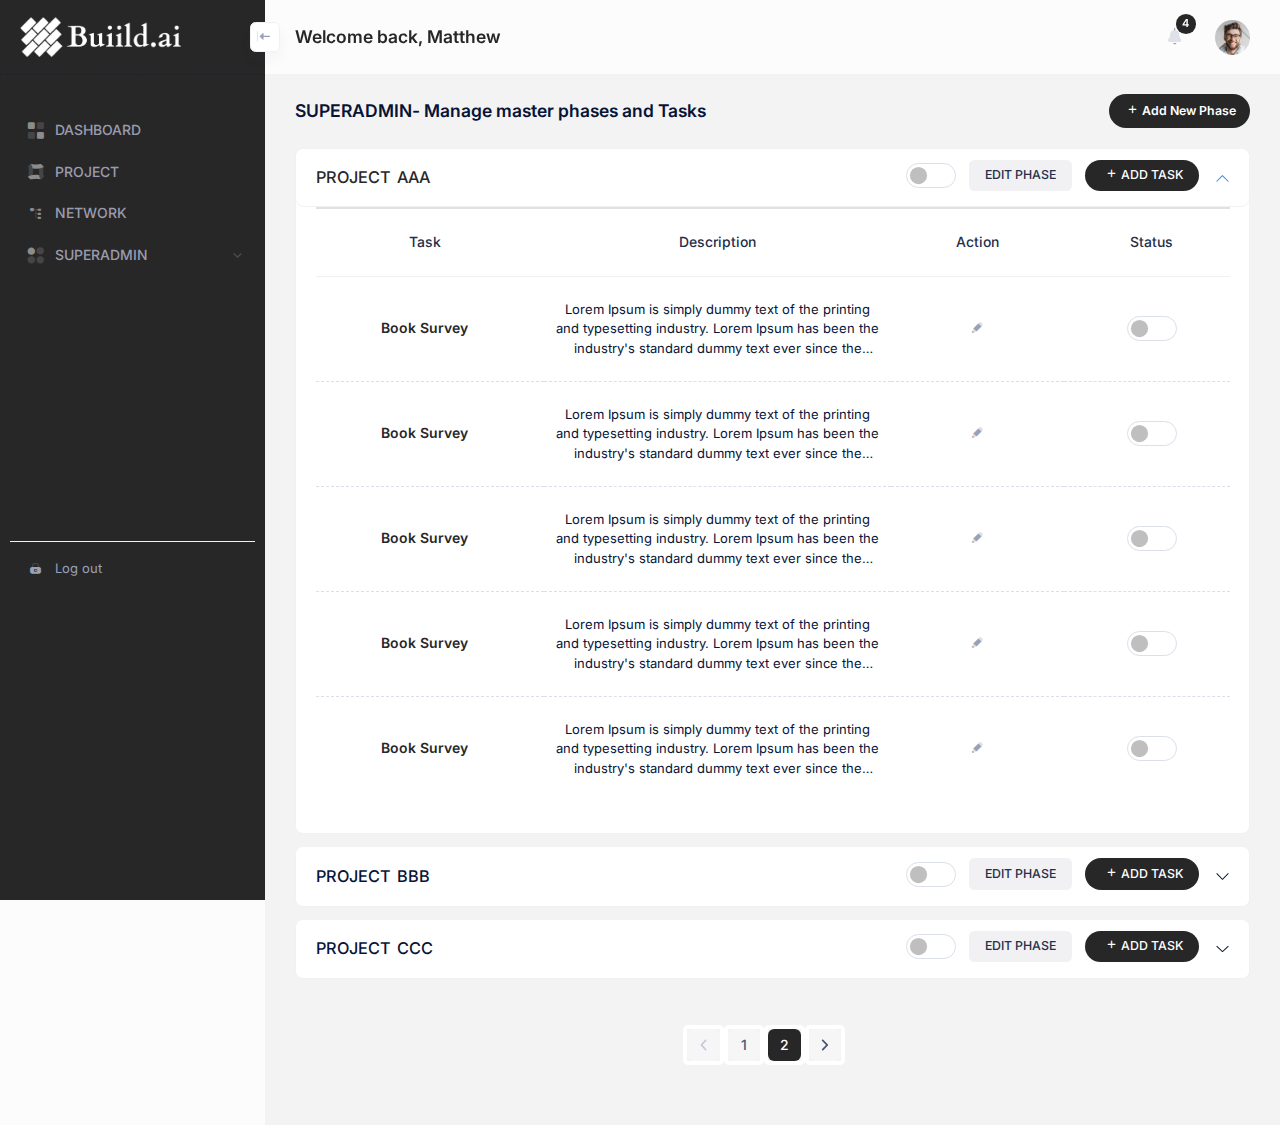
==== commit 60b0a8b5: "phase and task page design done" ====
--- a/phase_task.html
+++ b/phase_task.html
@@ -38,886 +38,890 @@
         <div class="d-flex flex-column flex-root app-root" id="kt_app_root">
             <!--begin::Page-->
             <div class="app-page flex-column flex-column-fluid" id="kt_app_page">
-                <!--begin::Header-->
-                <div
-                    id="kt_app_header"
-                    class="app-header"
-                    data-kt-sticky="true"
-                    data-kt-sticky-activate="{default: true, lg: true}"
-                    data-kt-sticky-name="app-header-minimize"
-                    data-kt-sticky-offset="{default: '200px', lg: '0'}"
-                    data-kt-sticky-animation="false"
-                >
-                    <!--begin::Header container-->
-                    <div class="app-container container-fluid d-flex align-items-stretch justify-content-between" id="kt_app_header_container">
-                        <!--begin::Sidebar mobile toggle-->
-                        <div class="d-flex align-items-center d-lg-none ms-n3 me-1 me-md-2" title="Show sidebar menu">
-                            <div class="btn btn-icon btn-active-color-primary w-35px h-35px" id="kt_app_sidebar_mobile_toggle">
-                                <i class="ki-duotone ki-abstract-14 fs-2 fs-md-1">
-                                    <span class="path1"></span>
-                                    <span class="path2"></span>
-                                </i>
-                            </div>
-                        </div>
-                        <!--end::Sidebar mobile toggle-->
-                        <!--begin::Mobile logo-->
-                        <div class="d-flex align-items-center flex-grow-1 flex-lg-grow-0">
-                            <a href="index.html" class="d-lg-none">
-                                <img alt="Logo" src="assets/media/logos/default-small.svg" class="h-30px" />
-                            </a>
-                        </div>
-                        <!--end::Mobile logo-->
-                        <!--begin::Header wrapper-->
-                        <div class="d-flex align-items-stretch justify-content-between flex-lg-grow-1" id="kt_app_header_wrapper">
-                            <!--begin::Menu wrapper-->
-                            <div
-                                class="app-header-menu app-header-mobile-drawer align-items-stretch"
-                                data-kt-drawer="true"
-                                data-kt-drawer-name="app-header-menu"
-                                data-kt-drawer-activate="{default: true, lg: false}"
-                                data-kt-drawer-overlay="true"
-                                data-kt-drawer-width="250px"
-                                data-kt-drawer-direction="end"
-                                data-kt-drawer-toggle="#kt_app_header_menu_toggle"
-                                data-kt-swapper="true"
-                                data-kt-swapper-mode="{default: 'append', lg: 'prepend'}"
-                                data-kt-swapper-parent="{default: '#kt_app_body', lg: '#kt_app_header_wrapper'}"
-                            >
-                                <!--begin::Menu-->
-                                <div class="menu menu-rounded menu-column menu-lg-row my-5 my-lg-0 align-items-stretch fw-semibold px-2 px-lg-0" id="kt_app_header_menu" data-kt-menu="true">
-                                    <h1 class="page-heading d-flex text-theme-black fw-bold fs-3 flex-column justify-content-center my-0">
-                                        <div class="menu-item">Welcome back, <span>Matthew</span></div>
-                                    </h1>
-                                </div>
-                            </div>
-                            <!--end::Menu-->
-                        </div>
-                        <!--end::Menu wrapper-->
-                        <!--begin::Navbar-->
-                        <div class="app-navbar flex-shrink-0">
-                            <!--begin::Search-->
-                            <div class="app-navbar-item align-items-stretch ms-1 ms-md-4">
-                                <!--begin::Notifications-->
-                                <div class="app-navbar-item ms-1 ms-md-4">
-                                    <!--begin::Menu- wrapper-->
-                                    <div
-                                        class="btn position-relative btn-icon btn-custom btn-icon-muted btn-active-light btn-active-color-primary w-35px h-35px notification-icon"
-                                        data-kt-menu-trigger="{default: 'click', lg: 'hover'}"
-                                        data-kt-menu-attach="parent"
-                                        data-kt-menu-placement="bottom-end"
-                                        id="kt_menu_item_wow"
-                                    >
-                                        <i class="ki-duotone ki-notification fs-2">
-                                            <span class="path1"></span>
-                                            <span class="path2"></span>
-                                            <span class="path3"></span>
-                                            <span class="path4"></span>
-                                        </i>
-                                        <span class="badge bg-theme-black text-white rounded-circle bottom-5">4</span>
-                                    </div>
-                                    <!--begin::Menu-->
-                                    <div class="menu menu-sub menu-sub-dropdown menu-column w-350px w-lg-375px" data-kt-menu="true" id="kt_menu_notifications">
-                                        <!--begin::Heading-->
-                                        <div class="d-flex flex-column bgi-no-repeat rounded-top" style="background-image: url('assets/media/misc/menu-header-bg.jpg');">
-                                            <!--begin::Title-->
-                                            <h3 class="text-white fw-semibold px-9 mt-10 mb-6">
-                                                Notifications
-                                                <span class="fs-8 opacity-75 ps-3">24 reports</span>
-                                            </h3>
-                                            <!--end::Title-->
-                                            <!--begin::Tabs-->
-                                            <ul class="nav nav-line-tabs nav-line-tabs-2x nav-stretch fw-semibold px-9">
-                                                <li class="nav-item">
-                                                    <a class="nav-link text-white opacity-75 opacity-state-100 pb-4" data-bs-toggle="tab" href="#kt_topbar_notifications_1">Alerts</a>
-                                                </li>
-                                                <li class="nav-item">
-                                                    <a class="nav-link text-white opacity-75 opacity-state-100 pb-4 active" data-bs-toggle="tab" href="#kt_topbar_notifications_2">Updates</a>
-                                                </li>
-                                                <li class="nav-item">
-                                                    <a class="nav-link text-white opacity-75 opacity-state-100 pb-4" data-bs-toggle="tab" href="#kt_topbar_notifications_3">Logs</a>
-                                                </li>
-                                            </ul>
-                                            <!--end::Tabs-->
-                                        </div>
-                                        <!--end::Heading-->
-                                        <!--begin::Tab content-->
-                                        <div class="tab-content">
-                                            <!--begin::Tab panel-->
-                                            <div class="tab-pane fade" id="kt_topbar_notifications_1" role="tabpanel">
-                                                <!--begin::Items-->
-                                                <div class="scroll-y mh-325px my-5 px-8">
-                                                    <!--begin::Item-->
-                                                    <div class="d-flex flex-stack py-4">
-                                                        <!--begin::Section-->
-                                                        <div class="d-flex align-items-center">
-                                                            <!--begin::Symbol-->
-                                                            <div class="symbol symbol-35px me-4">
-                                                                <span class="symbol-label bg-light-primary">
-                                                                    <i class="ki-duotone ki-abstract-28 fs-2 text-primary">
-                                                                        <span class="path1"></span>
-                                                                        <span class="path2"></span>
-                                                                    </i>
-                                                                </span>
-                                                            </div>
-                                                            <!--end::Symbol-->
-                                                            <!--begin::Title-->
-                                                            <div class="mb-0 me-2">
-                                                                <a href="#" class="fs-6 text-gray-800 text-hover-primary fw-bold">Project Alice</a>
-                                                                <div class="text-gray-500 fs-7">Phase 1 development</div>
-                                                            </div>
-                                                            <!--end::Title-->
-                                                        </div>
-                                                        <!--end::Section-->
-                                                        <!--begin::Label-->
-                                                        <span class="badge badge-light fs-8">1 hr</span>
-                                                        <!--end::Label-->
-                                                    </div>
-                                                    <!--end::Item-->
-                                                    <!--begin::Item-->
-                                                    <div class="d-flex flex-stack py-4">
-                                                        <!--begin::Section-->
-                                                        <div class="d-flex align-items-center">
-                                                            <!--begin::Symbol-->
-                                                            <div class="symbol symbol-35px me-4">
-                                                                <span class="symbol-label bg-light-danger">
-                                                                    <i class="ki-duotone ki-information fs-2 text-danger">
-                                                                        <span class="path1"></span>
-                                                                        <span class="path2"></span>
-                                                                        <span class="path3"></span>
-                                                                    </i>
-                                                                </span>
-                                                            </div>
-                                                            <!--end::Symbol-->
-                                                            <!--begin::Title-->
-                                                            <div class="mb-0 me-2">
-                                                                <a href="#" class="fs-6 text-gray-800 text-hover-primary fw-bold">HR Confidential</a>
-                                                                <div class="text-gray-500 fs-7">Confidential staff documents</div>
-                                                            </div>
-                                                            <!--end::Title-->
-                                                        </div>
-                                                        <!--end::Section-->
-                                                        <!--begin::Label-->
-                                                        <span class="badge badge-light fs-8">2 hrs</span>
-                                                        <!--end::Label-->
-                                                    </div>
-                                                    <!--end::Item-->
-                                                    <!--begin::Item-->
-                                                    <div class="d-flex flex-stack py-4">
-                                                        <!--begin::Section-->
-                                                        <div class="d-flex align-items-center">
-                                                            <!--begin::Symbol-->
-                                                            <div class="symbol symbol-35px me-4">
-                                                                <span class="symbol-label bg-light-warning">
-                                                                    <i class="ki-duotone ki-briefcase fs-2 text-warning">
-                                                                        <span class="path1"></span>
-                                                                        <span class="path2"></span>
-                                                                    </i>
-                                                                </span>
-                                                            </div>
-                                                            <!--end::Symbol-->
-                                                            <!--begin::Title-->
-                                                            <div class="mb-0 me-2">
-                                                                <a href="#" class="fs-6 text-gray-800 text-hover-primary fw-bold">Company HR</a>
-                                                                <div class="text-gray-500 fs-7">Corporeate staff profiles</div>
-                                                            </div>
-                                                            <!--end::Title-->
-                                                        </div>
-                                                        <!--end::Section-->
-                                                        <!--begin::Label-->
-                                                        <span class="badge badge-light fs-8">5 hrs</span>
-                                                        <!--end::Label-->
-                                                    </div>
-                                                    <!--end::Item-->
-                                                    <!--begin::Item-->
-                                                    <div class="d-flex flex-stack py-4">
-                                                        <!--begin::Section-->
-                                                        <div class="d-flex align-items-center">
-                                                            <!--begin::Symbol-->
-                                                            <div class="symbol symbol-35px me-4">
-                                                                <span class="symbol-label bg-light-success">
-                                                                    <i class="ki-duotone ki-abstract-12 fs-2 text-success">
-                                                                        <span class="path1"></span>
-                                                                        <span class="path2"></span>
-                                                                    </i>
-                                                                </span>
-                                                            </div>
-                                                            <!--end::Symbol-->
-                                                            <!--begin::Title-->
-                                                            <div class="mb-0 me-2">
-                                                                <a href="#" class="fs-6 text-gray-800 text-hover-primary fw-bold">Project Redux</a>
-                                                                <div class="text-gray-500 fs-7">New frontend admin theme</div>
-                                                            </div>
-                                                            <!--end::Title-->
-                                                        </div>
-                                                        <!--end::Section-->
-                                                        <!--begin::Label-->
-                                                        <span class="badge badge-light fs-8">2 days</span>
-                                                        <!--end::Label-->
-                                                    </div>
-                                                    <!--end::Item-->
-                                                    <!--begin::Item-->
-                                                    <div class="d-flex flex-stack py-4">
-                                                        <!--begin::Section-->
-                                                        <div class="d-flex align-items-center">
-                                                            <!--begin::Symbol-->
-                                                            <div class="symbol symbol-35px me-4">
-                                                                <span class="symbol-label bg-light-primary">
-                                                                    <i class="ki-duotone ki-colors-square fs-2 text-primary">
-                                                                        <span class="path1"></span>
-                                                                        <span class="path2"></span>
-                                                                        <span class="path3"></span>
-                                                                        <span class="path4"></span>
-                                                                    </i>
-                                                                </span>
-                                                            </div>
-                                                            <!--end::Symbol-->
-                                                            <!--begin::Title-->
-                                                            <div class="mb-0 me-2">
-                                                                <a href="#" class="fs-6 text-gray-800 text-hover-primary fw-bold">Project Breafing</a>
-                                                                <div class="text-gray-500 fs-7">Product launch status update</div>
-                                                            </div>
-                                                            <!--end::Title-->
-                                                        </div>
-                                                        <!--end::Section-->
-                                                        <!--begin::Label-->
-                                                        <span class="badge badge-light fs-8">21 Jan</span>
-                                                        <!--end::Label-->
-                                                    </div>
-                                                    <!--end::Item-->
-                                                    <!--begin::Item-->
-                                                    <div class="d-flex flex-stack py-4">
-                                                        <!--begin::Section-->
-                                                        <div class="d-flex align-items-center">
-                                                            <!--begin::Symbol-->
-                                                            <div class="symbol symbol-35px me-4">
-                                                                <span class="symbol-label bg-light-info">
-                                                                    <i class="ki-duotone ki-picture fs-2 text-info"></i>
-                                                                </span>
-                                                            </div>
-                                                            <!--end::Symbol-->
-                                                            <!--begin::Title-->
-                                                            <div class="mb-0 me-2">
-                                                                <a href="#" class="fs-6 text-gray-800 text-hover-primary fw-bold">Banner Assets</a>
-                                                                <div class="text-gray-500 fs-7">Collection of banner images</div>
-                                                            </div>
-                                                            <!--end::Title-->
-                                                        </div>
-                                                        <!--end::Section-->
-                                                        <!--begin::Label-->
-                                                        <span class="badge badge-light fs-8">21 Jan</span>
-                                                        <!--end::Label-->
-                                                    </div>
-                                                    <!--end::Item-->
-                                                    <!--begin::Item-->
-                                                    <div class="d-flex flex-stack py-4">
-                                                        <!--begin::Section-->
-                                                        <div class="d-flex align-items-center">
-                                                            <!--begin::Symbol-->
-                                                            <div class="symbol symbol-35px me-4">
-                                                                <span class="symbol-label bg-light-warning">
-                                                                    <i class="ki-duotone ki-color-swatch fs-2 text-warning">
-                                                                        <span class="path1"></span>
-                                                                        <span class="path2"></span>
-                                                                        <span class="path3"></span>
-                                                                        <span class="path4"></span>
-                                                                        <span class="path5"></span>
-                                                                        <span class="path6"></span>
-                                                                        <span class="path7"></span>
-                                                                        <span class="path8"></span>
-                                                                        <span class="path9"></span>
-                                                                        <span class="path10"></span>
-                                                                        <span class="path11"></span>
-                                                                        <span class="path12"></span>
-                                                                        <span class="path13"></span>
-                                                                        <span class="path14"></span>
-                                                                        <span class="path15"></span>
-                                                                        <span class="path16"></span>
-                                                                        <span class="path17"></span>
-                                                                        <span class="path18"></span>
-                                                                        <span class="path19"></span>
-                                                                        <span class="path20"></span>
-                                                                        <span class="path21"></span>
-                                                                    </i>
-                                                                </span>
-                                                            </div>
-                                                            <!--end::Symbol-->
-                                                            <!--begin::Title-->
-                                                            <div class="mb-0 me-2">
-                                                                <a href="#" class="fs-6 text-gray-800 text-hover-primary fw-bold">Icon Assets</a>
-                                                                <div class="text-gray-500 fs-7">Collection of SVG icons</div>
-                                                            </div>
-                                                            <!--end::Title-->
-                                                        </div>
-                                                        <!--end::Section-->
-                                                        <!--begin::Label-->
-                                                        <span class="badge badge-light fs-8">20 March</span>
-                                                        <!--end::Label-->
-                                                    </div>
-                                                    <!--end::Item-->
-                                                </div>
-                                                <!--end::Items-->
-                                                <!--begin::View more-->
-                                                <div class="py-3 text-center border-top">
-                                                    <a href="pages/user-profile/activity.html" class="btn btn-color-gray-600 btn-active-color-primary">
-                                                        View All
-                                                        <i class="ki-duotone ki-arrow-right fs-5">
-                                                            <span class="path1"></span>
-                                                            <span class="path2"></span>
-                                                        </i>
-                                                    </a>
-                                                </div>
-                                                <!--end::View more-->
-                                            </div>
-                                            <!--end::Tab panel-->
-                                            <!--begin::Tab panel-->
-                                            <div class="tab-pane fade show active" id="kt_topbar_notifications_2" role="tabpanel">
-                                                <!--begin::Wrapper-->
-                                                <div class="d-flex flex-column px-9">
-                                                    <!--begin::Section-->
-                                                    <div class="pt-10 pb-0">
-                                                        <!--begin::Title-->
-                                                        <h3 class="text-gray-900 text-center fw-bold">Get Pro Access</h3>
-                                                        <!--end::Title-->
-                                                        <!--begin::Text-->
-                                                        <div class="text-center text-gray-600 fw-semibold pt-1">Outlines keep you honest. They stoping you from amazing poorly about drive</div>
-                                                        <!--end::Text-->
-                                                        <!--begin::Action-->
-                                                        <div class="text-center mt-5 mb-9">
-                                                            <a href="#" class="btn btn-sm btn-primary px-6" data-bs-toggle="modal" data-bs-target="#kt_modal_upgrade_plan">Upgrade</a>
-                                                        </div>
-                                                        <!--end::Action-->
-                                                    </div>
-                                                    <!--end::Section-->
-                                                    <!--begin::Illustration-->
-                                                    <div class="text-center px-4">
-                                                        <img class="mw-100 mh-200px" alt="image" src="assets/media/illustrations/sketchy-1/1.png" />
-                                                    </div>
-                                                    <!--end::Illustration-->
-                                                </div>
-                                                <!--end::Wrapper-->
-                                            </div>
-                                            <!--end::Tab panel-->
-                                            <!--begin::Tab panel-->
-                                            <div class="tab-pane fade" id="kt_topbar_notifications_3" role="tabpanel">
-                                                <!--begin::Items-->
-                                                <div class="scroll-y mh-325px my-5 px-8">
-                                                    <!--begin::Item-->
-                                                    <div class="d-flex flex-stack py-4">
-                                                        <!--begin::Section-->
-                                                        <div class="d-flex align-items-center me-2">
-                                                            <!--begin::Code-->
-                                                            <span class="w-70px badge badge-light-success me-4">200 OK</span>
-                                                            <!--end::Code-->
-                                                            <!--begin::Title-->
-                                                            <a href="#" class="text-gray-800 text-hover-primary fw-semibold">New order</a>
-                                                            <!--end::Title-->
-                                                        </div>
-                                                        <!--end::Section-->
-                                                        <!--begin::Label-->
-                                                        <span class="badge badge-light fs-8">Just now</span>
-                                                        <!--end::Label-->
-                                                    </div>
-                                                    <!--end::Item-->
-                                                    <!--begin::Item-->
-                                                    <div class="d-flex flex-stack py-4">
-                                                        <!--begin::Section-->
-                                                        <div class="d-flex align-items-center me-2">
-                                                            <!--begin::Code-->
-                                                            <span class="w-70px badge badge-light-danger me-4">500 ERR</span>
-                                                            <!--end::Code-->
-                                                            <!--begin::Title-->
-                                                            <a href="#" class="text-gray-800 text-hover-primary fw-semibold">New customer</a>
-                                                            <!--end::Title-->
-                                                        </div>
-                                                        <!--end::Section-->
-                                                        <!--begin::Label-->
-                                                        <span class="badge badge-light fs-8">2 hrs</span>
-                                                        <!--end::Label-->
-                                                    </div>
-                                                    <!--end::Item-->
-                                                    <!--begin::Item-->
-                                                    <div class="d-flex flex-stack py-4">
-                                                        <!--begin::Section-->
-                                                        <div class="d-flex align-items-center me-2">
-                                                            <!--begin::Code-->
-                                                            <span class="w-70px badge badge-light-success me-4">200 OK</span>
-                                                            <!--end::Code-->
-                                                            <!--begin::Title-->
-                                                            <a href="#" class="text-gray-800 text-hover-primary fw-semibold">Payment process</a>
-                                                            <!--end::Title-->
-                                                        </div>
-                                                        <!--end::Section-->
-                                                        <!--begin::Label-->
-                                                        <span class="badge badge-light fs-8">5 hrs</span>
-                                                        <!--end::Label-->
-                                                    </div>
-                                                    <!--end::Item-->
-                                                    <!--begin::Item-->
-                                                    <div class="d-flex flex-stack py-4">
-                                                        <!--begin::Section-->
-                                                        <div class="d-flex align-items-center me-2">
-                                                            <!--begin::Code-->
-                                                            <span class="w-70px badge badge-light-warning me-4">300 WRN</span>
-                                                            <!--end::Code-->
-                                                            <!--begin::Title-->
-                                                            <a href="#" class="text-gray-800 text-hover-primary fw-semibold">Search query</a>
-                                                            <!--end::Title-->
-                                                        </div>
-                                                        <!--end::Section-->
-                                                        <!--begin::Label-->
-                                                        <span class="badge badge-light fs-8">2 days</span>
-                                                        <!--end::Label-->
-                                                    </div>
-                                                    <!--end::Item-->
-                                                    <!--begin::Item-->
-                                                    <div class="d-flex flex-stack py-4">
-                                                        <!--begin::Section-->
-                                                        <div class="d-flex align-items-center me-2">
-                                                            <!--begin::Code-->
-                                                            <span class="w-70px badge badge-light-success me-4">200 OK</span>
-                                                            <!--end::Code-->
-                                                            <!--begin::Title-->
-                                                            <a href="#" class="text-gray-800 text-hover-primary fw-semibold">API connection</a>
-                                                            <!--end::Title-->
-                                                        </div>
-                                                        <!--end::Section-->
-                                                        <!--begin::Label-->
-                                                        <span class="badge badge-light fs-8">1 week</span>
-                                                        <!--end::Label-->
-                                                    </div>
-                                                    <!--end::Item-->
-                                                    <!--begin::Item-->
-                                                    <div class="d-flex flex-stack py-4">
-                                                        <!--begin::Section-->
-                                                        <div class="d-flex align-items-center me-2">
-                                                            <!--begin::Code-->
-                                                            <span class="w-70px badge badge-light-success me-4">200 OK</span>
-                                                            <!--end::Code-->
-                                                            <!--begin::Title-->
-                                                            <a href="#" class="text-gray-800 text-hover-primary fw-semibold">Database restore</a>
-                                                            <!--end::Title-->
-                                                        </div>
-                                                        <!--end::Section-->
-                                                        <!--begin::Label-->
-                                                        <span class="badge badge-light fs-8">Mar 5</span>
-                                                        <!--end::Label-->
-                                                    </div>
-                                                    <!--end::Item-->
-                                                    <!--begin::Item-->
-                                                    <div class="d-flex flex-stack py-4">
-                                                        <!--begin::Section-->
-                                                        <div class="d-flex align-items-center me-2">
-                                                            <!--begin::Code-->
-                                                            <span class="w-70px badge badge-light-warning me-4">300 WRN</span>
-                                                            <!--end::Code-->
-                                                            <!--begin::Title-->
-                                                            <a href="#" class="text-gray-800 text-hover-primary fw-semibold">System update</a>
-                                                            <!--end::Title-->
-                                                        </div>
-                                                        <!--end::Section-->
-                                                        <!--begin::Label-->
-                                                        <span class="badge badge-light fs-8">May 15</span>
-                                                        <!--end::Label-->
-                                                    </div>
-                                                    <!--end::Item-->
-                                                    <!--begin::Item-->
-                                                    <div class="d-flex flex-stack py-4">
-                                                        <!--begin::Section-->
-                                                        <div class="d-flex align-items-center me-2">
-                                                            <!--begin::Code-->
-                                                            <span class="w-70px badge badge-light-warning me-4">300 WRN</span>
-                                                            <!--end::Code-->
-                                                            <!--begin::Title-->
-                                                            <a href="#" class="text-gray-800 text-hover-primary fw-semibold">Server OS update</a>
-                                                            <!--end::Title-->
-                                                        </div>
-                                                        <!--end::Section-->
-                                                        <!--begin::Label-->
-                                                        <span class="badge badge-light fs-8">Apr 3</span>
-                                                        <!--end::Label-->
-                                                    </div>
-                                                    <!--end::Item-->
-                                                    <!--begin::Item-->
-                                                    <div class="d-flex flex-stack py-4">
-                                                        <!--begin::Section-->
-                                                        <div class="d-flex align-items-center me-2">
-                                                            <!--begin::Code-->
-                                                            <span class="w-70px badge badge-light-warning me-4">300 WRN</span>
-                                                            <!--end::Code-->
-                                                            <!--begin::Title-->
-                                                            <a href="#" class="text-gray-800 text-hover-primary fw-semibold">API rollback</a>
-                                                            <!--end::Title-->
-                                                        </div>
-                                                        <!--end::Section-->
-                                                        <!--begin::Label-->
-                                                        <span class="badge badge-light fs-8">Jun 30</span>
-                                                        <!--end::Label-->
-                                                    </div>
-                                                    <!--end::Item-->
-                                                    <!--begin::Item-->
-                                                    <div class="d-flex flex-stack py-4">
-                                                        <!--begin::Section-->
-                                                        <div class="d-flex align-items-center me-2">
-                                                            <!--begin::Code-->
-                                                            <span class="w-70px badge badge-light-danger me-4">500 ERR</span>
-                                                            <!--end::Code-->
-                                                            <!--begin::Title-->
-                                                            <a href="#" class="text-gray-800 text-hover-primary fw-semibold">Refund process</a>
-                                                            <!--end::Title-->
-                                                        </div>
-                                                        <!--end::Section-->
-                                                        <!--begin::Label-->
-                                                        <span class="badge badge-light fs-8">Jul 10</span>
-                                                        <!--end::Label-->
-                                                    </div>
-                                                    <!--end::Item-->
-                                                    <!--begin::Item-->
-                                                    <div class="d-flex flex-stack py-4">
-                                                        <!--begin::Section-->
-                                                        <div class="d-flex align-items-center me-2">
-                                                            <!--begin::Code-->
-                                                            <span class="w-70px badge badge-light-danger me-4">500 ERR</span>
-                                                            <!--end::Code-->
-                                                            <!--begin::Title-->
-                                                            <a href="#" class="text-gray-800 text-hover-primary fw-semibold">Withdrawal process</a>
-                                                            <!--end::Title-->
-                                                        </div>
-                                                        <!--end::Section-->
-                                                        <!--begin::Label-->
-                                                        <span class="badge badge-light fs-8">Sep 10</span>
-                                                        <!--end::Label-->
-                                                    </div>
-                                                    <!--end::Item-->
-                                                    <!--begin::Item-->
-                                                    <div class="d-flex flex-stack py-4">
-                                                        <!--begin::Section-->
-                                                        <div class="d-flex align-items-center me-2">
-                                                            <!--begin::Code-->
-                                                            <span class="w-70px badge badge-light-danger me-4">500 ERR</span>
-                                                            <!--end::Code-->
-                                                            <!--begin::Title-->
-                                                            <a href="#" class="text-gray-800 text-hover-primary fw-semibold">Mail tasks</a>
-                                                            <!--end::Title-->
-                                                        </div>
-                                                        <!--end::Section-->
-                                                        <!--begin::Label-->
-                                                        <span class="badge badge-light fs-8">Dec 10</span>
-                                                        <!--end::Label-->
-                                                    </div>
-                                                    <!--end::Item-->
-                                                </div>
-                                                <!--end::Items-->
-                                                <!--begin::View more-->
-                                                <div class="py-3 text-center border-top">
-                                                    <a href="pages/user-profile/activity.html" class="btn btn-color-gray-600 btn-active-color-primary">
-                                                        View All
-                                                        <i class="ki-duotone ki-arrow-right fs-5">
-                                                            <span class="path1"></span>
-                                                            <span class="path2"></span>
-                                                        </i>
-                                                    </a>
-                                                </div>
-                                                <!--end::View more-->
-                                            </div>
-                                            <!--end::Tab panel-->
-                                        </div>
-                                        <!--end::Tab content-->
-                                    </div>
-                                    <!--end::Menu-->
-                                    <!--end::Menu wrapper-->
-                                </div>
-                                <!--end::Notifications-->
-
-                                <!--begin::User menu-->
-                                <div class="app-navbar-item ms-1 ms-md-4" id="kt_header_user_menu_toggle">
-                                    <!--begin::Menu wrapper-->
-                                    <div class="cursor-pointer rounded-circle overflow-hidden symbol symbol-35px" data-kt-menu-trigger="{default: 'click', lg: 'hover'}" data-kt-menu-attach="parent" data-kt-menu-placement="bottom-end">
-                                        <img src="assets/media/avatars/300-2.png" alt="user" />
-                                    </div>
-                                    <!--begin::User account menu-->
-                                    <div class="menu menu-sub menu-sub-dropdown menu-column menu-rounded menu-gray-800 menu-state-bg menu-state-color fw-semibold py-4 fs-6 w-275px" data-kt-menu="true">
-                                        <!--begin::Menu item-->
-                                        <div class="menu-item px-3">
-                                            <div class="menu-content d-flex align-items-center px-3">
-                                                <!--begin::Avatar-->
-                                                <div class="symbol symbol-50px me-5 rounded-circle overflow-hidden">
-                                                    <img alt="Logo" src="assets/media/avatars/300-2.png" />
-                                                </div>
-                                                <!--end::Avatar-->
-                                                <!--begin::Username-->
-                                                <div class="d-flex flex-column">
-                                                    <div class="fw-bold d-flex align-items-center fs-5">Matthew Parker</div>
-                                                    <a href="#" class="fw-semibold text-muted text-hover-primary fs-7">matthew123@gmail.com</a>
-                                                </div>
-                                                <!--end::Username-->
-                                            </div>
-                                        </div>
-                                        <!--end::Menu item-->
-                                        <!--begin::Menu separator-->
-                                        <div class="separator my-2"></div>
-                                        <!--end::Menu separator-->
-                                        <!--begin::Menu item-->
-                                        <div class="menu-item px-5">
-                                            <a href="account/overview.html" class="menu-link px-5">My Profile</a>
-                                        </div>
-                                        <!--end::Menu item-->
-                                        <!--begin::Menu item-->
-                                        <div class="menu-item px-5">
-                                            <a href="apps/projects/list.html" class="menu-link px-5">
-                                                <span class="menu-text">My Projects</span>
-                                                <span class="menu-badge">
-                                                    <span class="badge badge-light-danger badge-circle fw-bold fs-7">3</span>
-                                                </span>
-                                            </a>
-                                        </div>
-                                        <!--end::Menu item-->
-                                        <!--begin::Menu item-->
-                                        <div class="menu-item px-5" data-kt-menu-trigger="{default: 'click', lg: 'hover'}" data-kt-menu-placement="left-start" data-kt-menu-offset="-15px, 0">
-                                            <a href="#" class="menu-link px-5">
-                                                <span class="menu-title">My Subscription</span>
-                                                <span class="menu-arrow"></span>
-                                            </a>
-                                            <!--begin::Menu sub-->
-                                            <div class="menu-sub menu-sub-dropdown w-175px py-4">
-                                                <!--begin::Menu item-->
-                                                <div class="menu-item px-3">
-                                                    <a href="account/referrals.html" class="menu-link px-5">Referrals</a>
-                                                </div>
-                                                <!--end::Menu item-->
-                                                <!--begin::Menu item-->
-                                                <div class="menu-item px-3">
-                                                    <a href="account/billing.html" class="menu-link px-5">Billing</a>
-                                                </div>
-                                                <!--end::Menu item-->
-                                                <!--begin::Menu item-->
-                                                <div class="menu-item px-3">
-                                                    <a href="account/statements.html" class="menu-link px-5">Payments</a>
-                                                </div>
-                                                <!--end::Menu item-->
-                                                <!--begin::Menu item-->
-                                                <div class="menu-item px-3">
-                                                    <a href="account/statements.html" class="menu-link d-flex flex-stack px-5">
-                                                        Statements
-                                                        <span class="ms-2 lh-0" data-bs-toggle="tooltip" title="View your statements">
-                                                            <i class="ki-duotone ki-information-5 fs-5">
-                                                                <span class="path1"></span>
-                                                                <span class="path2"></span>
-                                                                <span class="path3"></span>
-                                                            </i>
-                                                        </span>
-                                                    </a>
-                                                </div>
-                                                <!--end::Menu item-->
-                                                <!--begin::Menu separator-->
-                                                <div class="separator my-2"></div>
-                                                <!--end::Menu separator-->
-                                                <!--begin::Menu item-->
-                                                <div class="menu-item px-3">
-                                                    <div class="menu-content px-3">
-                                                        <label class="form-check form-switch form-check-custom form-check-solid">
-                                                            <input class="form-check-input w-30px h-20px" type="checkbox" value="1" checked="checked" name="notifications" />
-                                                            <span class="form-check-label text-muted fs-7">Notifications</span>
-                                                        </label>
-                                                    </div>
-                                                </div>
-                                                <!--end::Menu item-->
-                                            </div>
-                                            <!--end::Menu sub-->
-                                        </div>
-                                        <!--end::Menu item-->
-                                        <!--begin::Menu item-->
-                                        <div class="menu-item px-5">
-                                            <a href="account/statements.html" class="menu-link px-5">My Statements</a>
-                                        </div>
-                                        <!--end::Menu item-->
-                                        <!--begin::Menu separator-->
-                                        <div class="separator my-2"></div>
-                                        <!--end::Menu separator-->
-                                        <!--begin::Menu item-->
-                                        <div class="menu-item px-5" data-kt-menu-trigger="{default: 'click', lg: 'hover'}" data-kt-menu-placement="left-start" data-kt-menu-offset="-15px, 0">
-                                            <a href="#" class="menu-link px-5">
-                                                <span class="menu-title position-relative">
-                                                    Mode
-                                                    <span class="ms-5 position-absolute translate-middle-y top-50 end-0">
-                                                        <i class="ki-duotone ki-night-day theme-light-show fs-2">
-                                                            <span class="path1"></span>
-                                                            <span class="path2"></span>
-                                                            <span class="path3"></span>
-                                                            <span class="path4"></span>
-                                                            <span class="path5"></span>
-                                                            <span class="path6"></span>
-                                                            <span class="path7"></span>
-                                                            <span class="path8"></span>
-                                                            <span class="path9"></span>
-                                                            <span class="path10"></span>
-                                                        </i>
-                                                        <i class="ki-duotone ki-moon theme-dark-show fs-2">
-                                                            <span class="path1"></span>
-                                                            <span class="path2"></span>
-                                                        </i>
-                                                    </span>
-                                                </span>
-                                            </a>
-                                            <!--begin::Menu-->
-                                            <div
-                                                class="menu menu-sub menu-sub-dropdown menu-column menu-rounded menu-title-gray-700 menu-icon-gray-500 menu-active-bg menu-state-color fw-semibold py-4 fs-base w-150px"
-                                                data-kt-menu="true"
-                                                data-kt-element="theme-mode-menu"
-                                            >
-                                                <!--begin::Menu item-->
-                                                <div class="menu-item px-3 my-0">
-                                                    <a href="#" class="menu-link px-3 py-2" data-kt-element="mode" data-kt-value="light">
-                                                        <span class="menu-icon" data-kt-element="icon">
-                                                            <i class="ki-duotone ki-night-day fs-2">
-                                                                <span class="path1"></span>
-                                                                <span class="path2"></span>
-                                                                <span class="path3"></span>
-                                                                <span class="path4"></span>
-                                                                <span class="path5"></span>
-                                                                <span class="path6"></span>
-                                                                <span class="path7"></span>
-                                                                <span class="path8"></span>
-                                                                <span class="path9"></span>
-                                                                <span class="path10"></span>
-                                                            </i>
-                                                        </span>
-                                                        <span class="menu-title">Light</span>
-                                                    </a>
-                                                </div>
-                                                <!--end::Menu item-->
-                                                <!--begin::Menu item-->
-                                                <div class="menu-item px-3 my-0">
-                                                    <a href="#" class="menu-link px-3 py-2" data-kt-element="mode" data-kt-value="dark">
-                                                        <span class="menu-icon" data-kt-element="icon">
-                                                            <i class="ki-duotone ki-moon fs-2">
-                                                                <span class="path1"></span>
-                                                                <span class="path2"></span>
-                                                            </i>
-                                                        </span>
-                                                        <span class="menu-title">Dark</span>
-                                                    </a>
-                                                </div>
-                                                <!--end::Menu item-->
-                                                <!--begin::Menu item-->
-                                                <div class="menu-item px-3 my-0">
-                                                    <a href="#" class="menu-link px-3 py-2" data-kt-element="mode" data-kt-value="system">
-                                                        <span class="menu-icon" data-kt-element="icon">
-                                                            <i class="ki-duotone ki-screen fs-2">
-                                                                <span class="path1"></span>
-                                                                <span class="path2"></span>
-                                                                <span class="path3"></span>
-                                                                <span class="path4"></span>
-                                                            </i>
-                                                        </span>
-                                                        <span class="menu-title">System</span>
-                                                    </a>
-                                                </div>
-                                                <!--end::Menu item-->
-                                            </div>
-                                            <!--end::Menu-->
-                                        </div>
-                                        <!--end::Menu item-->
-                                        <!--begin::Menu item-->
-                                        <div class="menu-item px-5" data-kt-menu-trigger="{default: 'click', lg: 'hover'}" data-kt-menu-placement="left-start" data-kt-menu-offset="-15px, 0">
-                                            <a href="#" class="menu-link px-5">
-                                                <span class="menu-title position-relative">
-                                                    Language
-                                                    <span class="fs-8 rounded bg-light px-3 py-2 position-absolute translate-middle-y top-50 end-0">
-                                                        English <img class="w-15px h-15px rounded-1 ms-2" src="assets/media/flags/united-states.svg" alt="" />
-                                                    </span>
-                                                </span>
-                                            </a>
-                                            <!--begin::Menu sub-->
-                                            <div class="menu-sub menu-sub-dropdown w-175px py-4">
-                                                <!--begin::Menu item-->
-                                                <div class="menu-item px-3">
-                                                    <a href="account/settings.html" class="menu-link d-flex px-5 active">
-                                                        <span class="symbol symbol-20px me-4">
-                                                            <img class="rounded-1" src="assets/media/flags/united-states.svg" alt="" />
-                                                        </span>
-                                                        English
-                                                    </a>
-                                                </div>
-                                                <!--end::Menu item-->
-                                                <!--begin::Menu item-->
-                                                <div class="menu-item px-3">
-                                                    <a href="account/settings.html" class="menu-link d-flex px-5">
-                                                        <span class="symbol symbol-20px me-4">
-                                                            <img class="rounded-1" src="assets/media/flags/spain.svg" alt="" />
-                                                        </span>
-                                                        Spanish
-                                                    </a>
-                                                </div>
-                                                <!--end::Menu item-->
-                                                <!--begin::Menu item-->
-                                                <div class="menu-item px-3">
-                                                    <a href="account/settings.html" class="menu-link d-flex px-5">
-                                                        <span class="symbol symbol-20px me-4">
-                                                            <img class="rounded-1" src="assets/media/flags/germany.svg" alt="" />
-                                                        </span>
-                                                        German
-                                                    </a>
-                                                </div>
-                                                <!--end::Menu item-->
-                                                <!--begin::Menu item-->
-                                                <div class="menu-item px-3">
-                                                    <a href="account/settings.html" class="menu-link d-flex px-5">
-                                                        <span class="symbol symbol-20px me-4">
-                                                            <img class="rounded-1" src="assets/media/flags/japan.svg" alt="" />
-                                                        </span>
-                                                        Japanese
-                                                    </a>
-                                                </div>
-                                                <!--end::Menu item-->
-                                                <!--begin::Menu item-->
-                                                <div class="menu-item px-3">
-                                                    <a href="account/settings.html" class="menu-link d-flex px-5">
-                                                        <span class="symbol symbol-20px me-4">
-                                                            <img class="rounded-1" src="assets/media/flags/france.svg" alt="" />
-                                                        </span>
-                                                        French
-                                                    </a>
-                                                </div>
-                                                <!--end::Menu item-->
-                                            </div>
-                                            <!--end::Menu sub-->
-                                        </div>
-                                        <!--end::Menu item-->
-                                        <!--begin::Menu item-->
-                                        <div class="menu-item px-5 my-1">
-                                            <a href="account/settings.html" class="menu-link px-5">Account Settings</a>
-                                        </div>
-                                        <!--end::Menu item-->
-                                        <!--begin::Menu item-->
-                                        <div class="menu-item px-5">
-                                            <a href="authentication/layouts/corporate/sign-in.html" class="menu-link px-5">Sign Out</a>
-                                        </div>
-                                        <!--end::Menu item-->
-                                    </div>
-                                    <!--end::User account menu-->
-                                    <!--end::Menu wrapper-->
-                                </div>
-                                <!--end::User menu-->
-                                <!--begin::Header menu toggle-->
-                                <div class="app-navbar-item d-lg-none ms-2 me-n2" title="Show header menu">
-                                    <div class="btn btn-flex btn-icon btn-active-color-primary w-30px h-30px" id="kt_app_header_menu_toggle">
-                                        <i class="ki-duotone ki-element-4 fs-1">
-                                            <span class="path1"></span>
-                                            <span class="path2"></span>
-                                        </i>
-                                    </div>
-                                </div>
-                                <!--end::Header menu toggle-->
-                                <!--begin::Aside toggle-->
-                                <!--end::Header menu toggle-->
-                            </div>
-                            <!--end::Navbar-->
-                        </div>
-                        <!--end::Header wrapper-->
-                    </div>
-                    <!--end::Header container-->
+                  <!--begin::Header-->
+      <div id="kt_app_header" class="app-header" data-kt-sticky="true"
+      data-kt-sticky-activate="{default: true, lg: true}" data-kt-sticky-name="app-header-minimize"
+      data-kt-sticky-offset="{default: '200px', lg: '0'}" data-kt-sticky-animation="false">
+      <!--begin::Header container-->
+      <div class="app-container container-fluid d-flex align-items-stretch justify-content-between"
+        id="kt_app_header_container">
+        <!--begin::Sidebar mobile toggle-->
+        <div class="d-flex align-items-center d-lg-none ms-n3 me-1 me-md-2" title="Show sidebar menu">
+          <div class="btn btn-icon btn-active-color-primary w-35px h-35px" id="kt_app_sidebar_mobile_toggle">
+            <i class="ki-duotone ki-abstract-14 fs-2 fs-md-1">
+              <span class="path1"></span>
+              <span class="path2"></span>
+            </i>
+          </div>
+        </div>
+        <!--end::Sidebar mobile toggle-->
+        <!--begin::Mobile logo-->
+        <div class="d-flex align-items-center flex-grow-1 flex-lg-grow-0">
+          <a href="index.html" class="d-lg-none">
+            <img alt="Logo" src="assets/media/logos/default-small.svg" class="h-30px" />
+          </a>
+        </div>
+        <!--end::Mobile logo-->
+        <!--begin::Header wrapper-->
+        <div class="d-flex align-items-stretch justify-content-between flex-lg-grow-1" id="kt_app_header_wrapper">
+          <!--begin::Menu wrapper-->
+          <div class="app-header-menu app-header-mobile-drawer align-items-stretch" data-kt-drawer="true"
+            data-kt-drawer-name="app-header-menu" data-kt-drawer-activate="{default: true, lg: false}"
+            data-kt-drawer-overlay="true" data-kt-drawer-width="250px" data-kt-drawer-direction="end"
+            data-kt-drawer-toggle="#kt_app_header_menu_toggle" data-kt-swapper="true"
+            data-kt-swapper-mode="{default: 'append', lg: 'prepend'}"
+            data-kt-swapper-parent="{default: '#kt_app_body', lg: '#kt_app_header_wrapper'}">
+            <!--begin::Menu-->
+            <div
+              class="menu menu-rounded menu-column menu-lg-row my-5 my-lg-0 align-items-stretch fw-semibold px-2 px-lg-0"
+              id="kt_app_header_menu" data-kt-menu="true">
+              <h1 class="page-heading d-flex text-theme-black fw-bold fs-3 flex-column justify-content-center my-0">
+                <div class="menu-item">Welcome back, <span>Matthew</span></div>
+              </h1>
+            </div>
+          </div>
+          <!--end::Menu-->
+        </div>
+        <!--end::Menu wrapper-->
+        <!--begin::Navbar-->
+        <div class="app-navbar flex-shrink-0">
+          <!--begin::Search-->
+          <div class="app-navbar-item align-items-stretch ms-1 ms-md-4">
+            <!--begin::Notifications-->
+            <div class="app-navbar-item ms-1 ms-md-4">
+              <!--begin::Menu- wrapper-->
+              <div
+                class="btn position-relative btn-icon btn-custom btn-icon-muted btn-active-light btn-active-color-primary w-35px h-35px notification-icon"
+                data-kt-menu-trigger="{default: 'click', lg: 'hover'}" data-kt-menu-attach="parent"
+                data-kt-menu-placement="bottom-end" id="kt_menu_item_wow">
+                <i class="ki-duotone ki-notification fs-2">
+                  <span class="path1"></span>
+                  <span class="path2"></span>
+                  <span class="path3"></span>
+                  <span class="path4"></span>
+                </i>
+                <span class="badge bg-theme-black text-white rounded-circle bottom-5">4</span>
+              </div>
+              <!--begin::Menu-->
+              <div class="menu menu-sub menu-sub-dropdown menu-column w-350px w-lg-375px" data-kt-menu="true"
+                id="kt_menu_notifications">
+                <!--begin::Heading-->
+                <div class="d-flex flex-column bgi-no-repeat rounded-top"
+                  style="background-image: url('assets/media/misc/menu-header-bg.jpg');">
+                  <!--begin::Title-->
+                  <h3 class="text-white fw-semibold px-9 mt-10 mb-6">
+                    Notifications
+                    <span class="fs-8 opacity-75 ps-3">24 reports</span>
+                  </h3>
+                  <!--end::Title-->
+                  <!--begin::Tabs-->
+                  <ul class="nav nav-line-tabs nav-line-tabs-2x nav-stretch fw-semibold px-9">
+                    <li class="nav-item">
+                      <a class="nav-link text-white opacity-75 opacity-state-100 pb-4" data-bs-toggle="tab"
+                        href="#kt_topbar_notifications_1">Alerts</a>
+                    </li>
+                    <li class="nav-item">
+                      <a class="nav-link text-white opacity-75 opacity-state-100 pb-4 active" data-bs-toggle="tab"
+                        href="#kt_topbar_notifications_2">Updates</a>
+                    </li>
+                    <li class="nav-item">
+                      <a class="nav-link text-white opacity-75 opacity-state-100 pb-4" data-bs-toggle="tab"
+                        href="#kt_topbar_notifications_3">Logs</a>
+                    </li>
+                  </ul>
+                  <!--end::Tabs-->
                 </div>
-                <!--end::Header-->
+                <!--end::Heading-->
+                <!--begin::Tab content-->
+                <div class="tab-content">
+                  <!--begin::Tab panel-->
+                  <div class="tab-pane fade" id="kt_topbar_notifications_1" role="tabpanel">
+                    <!--begin::Items-->
+                    <div class="scroll-y mh-325px my-5 px-8">
+                      <!--begin::Item-->
+                      <div class="d-flex flex-stack py-4">
+                        <!--begin::Section-->
+                        <div class="d-flex align-items-center">
+                          <!--begin::Symbol-->
+                          <div class="symbol symbol-35px me-4">
+                            <span class="symbol-label bg-light-primary">
+                              <i class="ki-duotone ki-abstract-28 fs-2 text-primary">
+                                <span class="path1"></span>
+                                <span class="path2"></span>
+                              </i>
+                            </span>
+                          </div>
+                          <!--end::Symbol-->
+                          <!--begin::Title-->
+                          <div class="mb-0 me-2">
+                            <a href="#" class="fs-6 text-gray-800 text-hover-primary fw-bold">Project Alice</a>
+                            <div class="text-gray-500 fs-7">Phase 1 development</div>
+                          </div>
+                          <!--end::Title-->
+                        </div>
+                        <!--end::Section-->
+                        <!--begin::Label-->
+                        <span class="badge badge-light fs-8">1 hr</span>
+                        <!--end::Label-->
+                      </div>
+                      <!--end::Item-->
+                      <!--begin::Item-->
+                      <div class="d-flex flex-stack py-4">
+                        <!--begin::Section-->
+                        <div class="d-flex align-items-center">
+                          <!--begin::Symbol-->
+                          <div class="symbol symbol-35px me-4">
+                            <span class="symbol-label bg-light-danger">
+                              <i class="ki-duotone ki-information fs-2 text-danger">
+                                <span class="path1"></span>
+                                <span class="path2"></span>
+                                <span class="path3"></span>
+                              </i>
+                            </span>
+                          </div>
+                          <!--end::Symbol-->
+                          <!--begin::Title-->
+                          <div class="mb-0 me-2">
+                            <a href="#" class="fs-6 text-gray-800 text-hover-primary fw-bold">HR Confidential</a>
+                            <div class="text-gray-500 fs-7">Confidential staff documents</div>
+                          </div>
+                          <!--end::Title-->
+                        </div>
+                        <!--end::Section-->
+                        <!--begin::Label-->
+                        <span class="badge badge-light fs-8">2 hrs</span>
+                        <!--end::Label-->
+                      </div>
+                      <!--end::Item-->
+                      <!--begin::Item-->
+                      <div class="d-flex flex-stack py-4">
+                        <!--begin::Section-->
+                        <div class="d-flex align-items-center">
+                          <!--begin::Symbol-->
+                          <div class="symbol symbol-35px me-4">
+                            <span class="symbol-label bg-light-warning">
+                              <i class="ki-duotone ki-briefcase fs-2 text-warning">
+                                <span class="path1"></span>
+                                <span class="path2"></span>
+                              </i>
+                            </span>
+                          </div>
+                          <!--end::Symbol-->
+                          <!--begin::Title-->
+                          <div class="mb-0 me-2">
+                            <a href="#" class="fs-6 text-gray-800 text-hover-primary fw-bold">Company HR</a>
+                            <div class="text-gray-500 fs-7">Corporeate staff profiles</div>
+                          </div>
+                          <!--end::Title-->
+                        </div>
+                        <!--end::Section-->
+                        <!--begin::Label-->
+                        <span class="badge badge-light fs-8">5 hrs</span>
+                        <!--end::Label-->
+                      </div>
+                      <!--end::Item-->
+                      <!--begin::Item-->
+                      <div class="d-flex flex-stack py-4">
+                        <!--begin::Section-->
+                        <div class="d-flex align-items-center">
+                          <!--begin::Symbol-->
+                          <div class="symbol symbol-35px me-4">
+                            <span class="symbol-label bg-light-success">
+                              <i class="ki-duotone ki-abstract-12 fs-2 text-success">
+                                <span class="path1"></span>
+                                <span class="path2"></span>
+                              </i>
+                            </span>
+                          </div>
+                          <!--end::Symbol-->
+                          <!--begin::Title-->
+                          <div class="mb-0 me-2">
+                            <a href="#" class="fs-6 text-gray-800 text-hover-primary fw-bold">Project Redux</a>
+                            <div class="text-gray-500 fs-7">New frontend admin theme</div>
+                          </div>
+                          <!--end::Title-->
+                        </div>
+                        <!--end::Section-->
+                        <!--begin::Label-->
+                        <span class="badge badge-light fs-8">2 days</span>
+                        <!--end::Label-->
+                      </div>
+                      <!--end::Item-->
+                      <!--begin::Item-->
+                      <div class="d-flex flex-stack py-4">
+                        <!--begin::Section-->
+                        <div class="d-flex align-items-center">
+                          <!--begin::Symbol-->
+                          <div class="symbol symbol-35px me-4">
+                            <span class="symbol-label bg-light-primary">
+                              <i class="ki-duotone ki-colors-square fs-2 text-primary">
+                                <span class="path1"></span>
+                                <span class="path2"></span>
+                                <span class="path3"></span>
+                                <span class="path4"></span>
+                              </i>
+                            </span>
+                          </div>
+                          <!--end::Symbol-->
+                          <!--begin::Title-->
+                          <div class="mb-0 me-2">
+                            <a href="#" class="fs-6 text-gray-800 text-hover-primary fw-bold">Project Breafing</a>
+                            <div class="text-gray-500 fs-7">Product launch status update</div>
+                          </div>
+                          <!--end::Title-->
+                        </div>
+                        <!--end::Section-->
+                        <!--begin::Label-->
+                        <span class="badge badge-light fs-8">21 Jan</span>
+                        <!--end::Label-->
+                      </div>
+                      <!--end::Item-->
+                      <!--begin::Item-->
+                      <div class="d-flex flex-stack py-4">
+                        <!--begin::Section-->
+                        <div class="d-flex align-items-center">
+                          <!--begin::Symbol-->
+                          <div class="symbol symbol-35px me-4">
+                            <span class="symbol-label bg-light-info">
+                              <i class="ki-duotone ki-picture fs-2 text-info"></i>
+                            </span>
+                          </div>
+                          <!--end::Symbol-->
+                          <!--begin::Title-->
+                          <div class="mb-0 me-2">
+                            <a href="#" class="fs-6 text-gray-800 text-hover-primary fw-bold">Banner Assets</a>
+                            <div class="text-gray-500 fs-7">Collection of banner images</div>
+                          </div>
+                          <!--end::Title-->
+                        </div>
+                        <!--end::Section-->
+                        <!--begin::Label-->
+                        <span class="badge badge-light fs-8">21 Jan</span>
+                        <!--end::Label-->
+                      </div>
+                      <!--end::Item-->
+                      <!--begin::Item-->
+                      <div class="d-flex flex-stack py-4">
+                        <!--begin::Section-->
+                        <div class="d-flex align-items-center">
+                          <!--begin::Symbol-->
+                          <div class="symbol symbol-35px me-4">
+                            <span class="symbol-label bg-light-warning">
+                              <i class="ki-duotone ki-color-swatch fs-2 text-warning">
+                                <span class="path1"></span>
+                                <span class="path2"></span>
+                                <span class="path3"></span>
+                                <span class="path4"></span>
+                                <span class="path5"></span>
+                                <span class="path6"></span>
+                                <span class="path7"></span>
+                                <span class="path8"></span>
+                                <span class="path9"></span>
+                                <span class="path10"></span>
+                                <span class="path11"></span>
+                                <span class="path12"></span>
+                                <span class="path13"></span>
+                                <span class="path14"></span>
+                                <span class="path15"></span>
+                                <span class="path16"></span>
+                                <span class="path17"></span>
+                                <span class="path18"></span>
+                                <span class="path19"></span>
+                                <span class="path20"></span>
+                                <span class="path21"></span>
+                              </i>
+                            </span>
+                          </div>
+                          <!--end::Symbol-->
+                          <!--begin::Title-->
+                          <div class="mb-0 me-2">
+                            <a href="#" class="fs-6 text-gray-800 text-hover-primary fw-bold">Icon Assets</a>
+                            <div class="text-gray-500 fs-7">Collection of SVG icons</div>
+                          </div>
+                          <!--end::Title-->
+                        </div>
+                        <!--end::Section-->
+                        <!--begin::Label-->
+                        <span class="badge badge-light fs-8">20 March</span>
+                        <!--end::Label-->
+                      </div>
+                      <!--end::Item-->
+                    </div>
+                    <!--end::Items-->
+                    <!--begin::View more-->
+                    <div class="py-3 text-center border-top">
+                      <a href="pages/user-profile/activity.html"
+                        class="btn btn-color-gray-600 btn-active-color-primary">
+                        View All
+                        <i class="ki-duotone ki-arrow-right fs-5">
+                          <span class="path1"></span>
+                          <span class="path2"></span>
+                        </i>
+                      </a>
+                    </div>
+                    <!--end::View more-->
+                  </div>
+                  <!--end::Tab panel-->
+                  <!--begin::Tab panel-->
+                  <div class="tab-pane fade show active" id="kt_topbar_notifications_2" role="tabpanel">
+                    <!--begin::Wrapper-->
+                    <div class="d-flex flex-column px-9">
+                      <!--begin::Section-->
+                      <div class="pt-10 pb-0">
+                        <!--begin::Title-->
+                        <h3 class="text-gray-900 text-center fw-bold">Get Pro Access</h3>
+                        <!--end::Title-->
+                        <!--begin::Text-->
+                        <div class="text-center text-gray-600 fw-semibold pt-1">Outlines keep you honest. They stoping
+                          you from amazing poorly about drive</div>
+                        <!--end::Text-->
+                        <!--begin::Action-->
+                        <div class="text-center mt-5 mb-9">
+                          <a href="#" class="btn btn-sm btn-primary px-6" data-bs-toggle="modal"
+                            data-bs-target="#kt_modal_upgrade_plan">Upgrade</a>
+                        </div>
+                        <!--end::Action-->
+                      </div>
+                      <!--end::Section-->
+                      <!--begin::Illustration-->
+                      <div class="text-center px-4">
+                        <img class="mw-100 mh-200px" alt="image" src="assets/media/illustrations/sketchy-1/1.png" />
+                      </div>
+                      <!--end::Illustration-->
+                    </div>
+                    <!--end::Wrapper-->
+                  </div>
+                  <!--end::Tab panel-->
+                  <!--begin::Tab panel-->
+                  <div class="tab-pane fade" id="kt_topbar_notifications_3" role="tabpanel">
+                    <!--begin::Items-->
+                    <div class="scroll-y mh-325px my-5 px-8">
+                      <!--begin::Item-->
+                      <div class="d-flex flex-stack py-4">
+                        <!--begin::Section-->
+                        <div class="d-flex align-items-center me-2">
+                          <!--begin::Code-->
+                          <span class="w-70px badge badge-light-success me-4">200 OK</span>
+                          <!--end::Code-->
+                          <!--begin::Title-->
+                          <a href="#" class="text-gray-800 text-hover-primary fw-semibold">New order</a>
+                          <!--end::Title-->
+                        </div>
+                        <!--end::Section-->
+                        <!--begin::Label-->
+                        <span class="badge badge-light fs-8">Just now</span>
+                        <!--end::Label-->
+                      </div>
+                      <!--end::Item-->
+                      <!--begin::Item-->
+                      <div class="d-flex flex-stack py-4">
+                        <!--begin::Section-->
+                        <div class="d-flex align-items-center me-2">
+                          <!--begin::Code-->
+                          <span class="w-70px badge badge-light-danger me-4">500 ERR</span>
+                          <!--end::Code-->
+                          <!--begin::Title-->
+                          <a href="#" class="text-gray-800 text-hover-primary fw-semibold">New customer</a>
+                          <!--end::Title-->
+                        </div>
+                        <!--end::Section-->
+                        <!--begin::Label-->
+                        <span class="badge badge-light fs-8">2 hrs</span>
+                        <!--end::Label-->
+                      </div>
+                      <!--end::Item-->
+                      <!--begin::Item-->
+                      <div class="d-flex flex-stack py-4">
+                        <!--begin::Section-->
+                        <div class="d-flex align-items-center me-2">
+                          <!--begin::Code-->
+                          <span class="w-70px badge badge-light-success me-4">200 OK</span>
+                          <!--end::Code-->
+                          <!--begin::Title-->
+                          <a href="#" class="text-gray-800 text-hover-primary fw-semibold">Payment process</a>
+                          <!--end::Title-->
+                        </div>
+                        <!--end::Section-->
+                        <!--begin::Label-->
+                        <span class="badge badge-light fs-8">5 hrs</span>
+                        <!--end::Label-->
+                      </div>
+                      <!--end::Item-->
+                      <!--begin::Item-->
+                      <div class="d-flex flex-stack py-4">
+                        <!--begin::Section-->
+                        <div class="d-flex align-items-center me-2">
+                          <!--begin::Code-->
+                          <span class="w-70px badge badge-light-warning me-4">300 WRN</span>
+                          <!--end::Code-->
+                          <!--begin::Title-->
+                          <a href="#" class="text-gray-800 text-hover-primary fw-semibold">Search query</a>
+                          <!--end::Title-->
+                        </div>
+                        <!--end::Section-->
+                        <!--begin::Label-->
+                        <span class="badge badge-light fs-8">2 days</span>
+                        <!--end::Label-->
+                      </div>
+                      <!--end::Item-->
+                      <!--begin::Item-->
+                      <div class="d-flex flex-stack py-4">
+                        <!--begin::Section-->
+                        <div class="d-flex align-items-center me-2">
+                          <!--begin::Code-->
+                          <span class="w-70px badge badge-light-success me-4">200 OK</span>
+                          <!--end::Code-->
+                          <!--begin::Title-->
+                          <a href="#" class="text-gray-800 text-hover-primary fw-semibold">API connection</a>
+                          <!--end::Title-->
+                        </div>
+                        <!--end::Section-->
+                        <!--begin::Label-->
+                        <span class="badge badge-light fs-8">1 week</span>
+                        <!--end::Label-->
+                      </div>
+                      <!--end::Item-->
+                      <!--begin::Item-->
+                      <div class="d-flex flex-stack py-4">
+                        <!--begin::Section-->
+                        <div class="d-flex align-items-center me-2">
+                          <!--begin::Code-->
+                          <span class="w-70px badge badge-light-success me-4">200 OK</span>
+                          <!--end::Code-->
+                          <!--begin::Title-->
+                          <a href="#" class="text-gray-800 text-hover-primary fw-semibold">Database restore</a>
+                          <!--end::Title-->
+                        </div>
+                        <!--end::Section-->
+                        <!--begin::Label-->
+                        <span class="badge badge-light fs-8">Mar 5</span>
+                        <!--end::Label-->
+                      </div>
+                      <!--end::Item-->
+                      <!--begin::Item-->
+                      <div class="d-flex flex-stack py-4">
+                        <!--begin::Section-->
+                        <div class="d-flex align-items-center me-2">
+                          <!--begin::Code-->
+                          <span class="w-70px badge badge-light-warning me-4">300 WRN</span>
+                          <!--end::Code-->
+                          <!--begin::Title-->
+                          <a href="#" class="text-gray-800 text-hover-primary fw-semibold">System update</a>
+                          <!--end::Title-->
+                        </div>
+                        <!--end::Section-->
+                        <!--begin::Label-->
+                        <span class="badge badge-light fs-8">May 15</span>
+                        <!--end::Label-->
+                      </div>
+                      <!--end::Item-->
+                      <!--begin::Item-->
+                      <div class="d-flex flex-stack py-4">
+                        <!--begin::Section-->
+                        <div class="d-flex align-items-center me-2">
+                          <!--begin::Code-->
+                          <span class="w-70px badge badge-light-warning me-4">300 WRN</span>
+                          <!--end::Code-->
+                          <!--begin::Title-->
+                          <a href="#" class="text-gray-800 text-hover-primary fw-semibold">Server OS update</a>
+                          <!--end::Title-->
+                        </div>
+                        <!--end::Section-->
+                        <!--begin::Label-->
+                        <span class="badge badge-light fs-8">Apr 3</span>
+                        <!--end::Label-->
+                      </div>
+                      <!--end::Item-->
+                      <!--begin::Item-->
+                      <div class="d-flex flex-stack py-4">
+                        <!--begin::Section-->
+                        <div class="d-flex align-items-center me-2">
+                          <!--begin::Code-->
+                          <span class="w-70px badge badge-light-warning me-4">300 WRN</span>
+                          <!--end::Code-->
+                          <!--begin::Title-->
+                          <a href="#" class="text-gray-800 text-hover-primary fw-semibold">API rollback</a>
+                          <!--end::Title-->
+                        </div>
+                        <!--end::Section-->
+                        <!--begin::Label-->
+                        <span class="badge badge-light fs-8">Jun 30</span>
+                        <!--end::Label-->
+                      </div>
+                      <!--end::Item-->
+                      <!--begin::Item-->
+                      <div class="d-flex flex-stack py-4">
+                        <!--begin::Section-->
+                        <div class="d-flex align-items-center me-2">
+                          <!--begin::Code-->
+                          <span class="w-70px badge badge-light-danger me-4">500 ERR</span>
+                          <!--end::Code-->
+                          <!--begin::Title-->
+                          <a href="#" class="text-gray-800 text-hover-primary fw-semibold">Refund process</a>
+                          <!--end::Title-->
+                        </div>
+                        <!--end::Section-->
+                        <!--begin::Label-->
+                        <span class="badge badge-light fs-8">Jul 10</span>
+                        <!--end::Label-->
+                      </div>
+                      <!--end::Item-->
+                      <!--begin::Item-->
+                      <div class="d-flex flex-stack py-4">
+                        <!--begin::Section-->
+                        <div class="d-flex align-items-center me-2">
+                          <!--begin::Code-->
+                          <span class="w-70px badge badge-light-danger me-4">500 ERR</span>
+                          <!--end::Code-->
+                          <!--begin::Title-->
+                          <a href="#" class="text-gray-800 text-hover-primary fw-semibold">Withdrawal process</a>
+                          <!--end::Title-->
+                        </div>
+                        <!--end::Section-->
+                        <!--begin::Label-->
+                        <span class="badge badge-light fs-8">Sep 10</span>
+                        <!--end::Label-->
+                      </div>
+                      <!--end::Item-->
+                      <!--begin::Item-->
+                      <div class="d-flex flex-stack py-4">
+                        <!--begin::Section-->
+                        <div class="d-flex align-items-center me-2">
+                          <!--begin::Code-->
+                          <span class="w-70px badge badge-light-danger me-4">500 ERR</span>
+                          <!--end::Code-->
+                          <!--begin::Title-->
+                          <a href="#" class="text-gray-800 text-hover-primary fw-semibold">Mail tasks</a>
+                          <!--end::Title-->
+                        </div>
+                        <!--end::Section-->
+                        <!--begin::Label-->
+                        <span class="badge badge-light fs-8">Dec 10</span>
+                        <!--end::Label-->
+                      </div>
+                      <!--end::Item-->
+                    </div>
+                    <!--end::Items-->
+                    <!--begin::View more-->
+                    <div class="py-3 text-center border-top">
+                      <a href="pages/user-profile/activity.html"
+                        class="btn btn-color-gray-600 btn-active-color-primary">
+                        View All
+                        <i class="ki-duotone ki-arrow-right fs-5">
+                          <span class="path1"></span>
+                          <span class="path2"></span>
+                        </i>
+                      </a>
+                    </div>
+                    <!--end::View more-->
+                  </div>
+                  <!--end::Tab panel-->
+                </div>
+                <!--end::Tab content-->
+              </div>
+              <!--end::Menu-->
+              <!--end::Menu wrapper-->
+            </div>
+            <!--end::Notifications-->
+
+            <!--begin::User menu-->
+            <div class="app-navbar-item ms-1 ms-md-4" id="kt_header_user_menu_toggle">
+              <!--begin::Menu wrapper-->
+              <div class="cursor-pointer rounded-circle overflow-hidden symbol symbol-35px"
+                data-kt-menu-trigger="{default: 'click', lg: 'hover'}" data-kt-menu-attach="parent"
+                data-kt-menu-placement="bottom-end">
+                <img src="assets/media/avatars/300-2.png" alt="user" />
+              </div>
+              <!--begin::User account menu-->
+              <div
+                class="menu menu-sub menu-sub-dropdown menu-column menu-rounded menu-gray-800 menu-state-bg menu-state-color fw-semibold py-4 fs-6 w-275px"
+                data-kt-menu="true">
+                <!--begin::Menu item-->
+                <div class="menu-item px-3">
+                  <div class="menu-content d-flex align-items-center px-3">
+                    <!--begin::Avatar-->
+                    <div class="symbol symbol-50px me-5 rounded-circle overflow-hidden">
+                      <img alt="Logo" src="assets/media/avatars/300-2.png" />
+                    </div>
+                    <!--end::Avatar-->
+                    <!--begin::Username-->
+                    <div class="d-flex flex-column">
+                      <div class="fw-bold d-flex align-items-center fs-5">Matthew Parker</div>
+                      <a href="#" class="fw-semibold text-muted text-hover-primary fs-7">matthew123@gmail.com</a>
+                    </div>
+                    <!--end::Username-->
+                  </div>
+                </div>
+                <!--end::Menu item-->
+                <!--begin::Menu separator-->
+                <div class="separator my-2"></div>
+                <!--end::Menu separator-->
+                <!--begin::Menu item-->
+                <div class="menu-item px-5">
+                  <a href="account/overview.html" class="menu-link px-5">My Profile</a>
+                </div>
+                <!--end::Menu item-->
+                <!--begin::Menu item-->
+                <div class="menu-item px-5">
+                  <a href="apps/projects/list.html" class="menu-link px-5">
+                    <span class="menu-text">My Projects</span>
+                    <span class="menu-badge">
+                      <span class="badge badge-light-danger badge-circle fw-bold fs-7">3</span>
+                    </span>
+                  </a>
+                </div>
+                <!--end::Menu item-->
+                <!--begin::Menu item-->
+                <div class="menu-item px-5" data-kt-menu-trigger="{default: 'click', lg: 'hover'}"
+                  data-kt-menu-placement="left-start" data-kt-menu-offset="-15px, 0">
+                  <a href="#" class="menu-link px-5">
+                    <span class="menu-title">My Subscription</span>
+                    <span class="menu-arrow"></span>
+                  </a>
+                  <!--begin::Menu sub-->
+                  <div class="menu-sub menu-sub-dropdown w-175px py-4">
+                    <!--begin::Menu item-->
+                    <div class="menu-item px-3">
+                      <a href="account/referrals.html" class="menu-link px-5">Referrals</a>
+                    </div>
+                    <!--end::Menu item-->
+                    <!--begin::Menu item-->
+                    <div class="menu-item px-3">
+                      <a href="account/billing.html" class="menu-link px-5">Billing</a>
+                    </div>
+                    <!--end::Menu item-->
+                    <!--begin::Menu item-->
+                    <div class="menu-item px-3">
+                      <a href="account/statements.html" class="menu-link px-5">Payments</a>
+                    </div>
+                    <!--end::Menu item-->
+                    <!--begin::Menu item-->
+                    <div class="menu-item px-3">
+                      <a href="account/statements.html" class="menu-link d-flex flex-stack px-5">
+                        Statements
+                        <span class="ms-2 lh-0" data-bs-toggle="tooltip" title="View your statements">
+                          <i class="ki-duotone ki-information-5 fs-5">
+                            <span class="path1"></span>
+                            <span class="path2"></span>
+                            <span class="path3"></span>
+                          </i>
+                        </span>
+                      </a>
+                    </div>
+                    <!--end::Menu item-->
+                    <!--begin::Menu separator-->
+                    <div class="separator my-2"></div>
+                    <!--end::Menu separator-->
+                    <!--begin::Menu item-->
+                    <div class="menu-item px-3">
+                      <div class="menu-content px-3">
+                        <label class="form-check form-switch form-check-custom form-check-solid">
+                          <input class="form-check-input w-30px h-20px" type="checkbox" value="1" checked="checked"
+                            name="notifications" />
+                          <span class="form-check-label text-muted fs-7">Notifications</span>
+                        </label>
+                      </div>
+                    </div>
+                    <!--end::Menu item-->
+                  </div>
+                  <!--end::Menu sub-->
+                </div>
+                <!--end::Menu item-->
+                <!--begin::Menu item-->
+                <div class="menu-item px-5">
+                  <a href="account/statements.html" class="menu-link px-5">My Statements</a>
+                </div>
+                <!--end::Menu item-->
+                <!--begin::Menu separator-->
+                <div class="separator my-2"></div>
+                <!--end::Menu separator-->
+                <!--begin::Menu item-->
+                <div class="menu-item px-5" data-kt-menu-trigger="{default: 'click', lg: 'hover'}"
+                  data-kt-menu-placement="left-start" data-kt-menu-offset="-15px, 0">
+                  <a href="#" class="menu-link px-5">
+                    <span class="menu-title position-relative">
+                      Mode
+                      <span class="ms-5 position-absolute translate-middle-y top-50 end-0">
+                        <i class="ki-duotone ki-night-day theme-light-show fs-2">
+                          <span class="path1"></span>
+                          <span class="path2"></span>
+                          <span class="path3"></span>
+                          <span class="path4"></span>
+                          <span class="path5"></span>
+                          <span class="path6"></span>
+                          <span class="path7"></span>
+                          <span class="path8"></span>
+                          <span class="path9"></span>
+                          <span class="path10"></span>
+                        </i>
+                        <i class="ki-duotone ki-moon theme-dark-show fs-2">
+                          <span class="path1"></span>
+                          <span class="path2"></span>
+                        </i>
+                      </span>
+                    </span>
+                  </a>
+                  <!--begin::Menu-->
+                  <div
+                    class="menu menu-sub menu-sub-dropdown menu-column menu-rounded menu-title-gray-700 menu-icon-gray-500 menu-active-bg menu-state-color fw-semibold py-4 fs-base w-150px"
+                    data-kt-menu="true" data-kt-element="theme-mode-menu">
+                    <!--begin::Menu item-->
+                    <div class="menu-item px-3 my-0">
+                      <a href="#" class="menu-link px-3 py-2" data-kt-element="mode" data-kt-value="light">
+                        <span class="menu-icon" data-kt-element="icon">
+                          <i class="ki-duotone ki-night-day fs-2">
+                            <span class="path1"></span>
+                            <span class="path2"></span>
+                            <span class="path3"></span>
+                            <span class="path4"></span>
+                            <span class="path5"></span>
+                            <span class="path6"></span>
+                            <span class="path7"></span>
+                            <span class="path8"></span>
+                            <span class="path9"></span>
+                            <span class="path10"></span>
+                          </i>
+                        </span>
+                        <span class="menu-title">Light</span>
+                      </a>
+                    </div>
+                    <!--end::Menu item-->
+                    <!--begin::Menu item-->
+                    <div class="menu-item px-3 my-0">
+                      <a href="#" class="menu-link px-3 py-2" data-kt-element="mode" data-kt-value="dark">
+                        <span class="menu-icon" data-kt-element="icon">
+                          <i class="ki-duotone ki-moon fs-2">
+                            <span class="path1"></span>
+                            <span class="path2"></span>
+                          </i>
+                        </span>
+                        <span class="menu-title">Dark</span>
+                      </a>
+                    </div>
+                    <!--end::Menu item-->
+                    <!--begin::Menu item-->
+                    <div class="menu-item px-3 my-0">
+                      <a href="#" class="menu-link px-3 py-2" data-kt-element="mode" data-kt-value="system">
+                        <span class="menu-icon" data-kt-element="icon">
+                          <i class="ki-duotone ki-screen fs-2">
+                            <span class="path1"></span>
+                            <span class="path2"></span>
+                            <span class="path3"></span>
+                            <span class="path4"></span>
+                          </i>
+                        </span>
+                        <span class="menu-title">System</span>
+                      </a>
+                    </div>
+                    <!--end::Menu item-->
+                  </div>
+                  <!--end::Menu-->
+                </div>
+                <!--end::Menu item-->
+                <!--begin::Menu item-->
+                <div class="menu-item px-5" data-kt-menu-trigger="{default: 'click', lg: 'hover'}"
+                  data-kt-menu-placement="left-start" data-kt-menu-offset="-15px, 0">
+                  <a href="#" class="menu-link px-5">
+                    <span class="menu-title position-relative">
+                      Language
+                      <span class="fs-8 rounded bg-light px-3 py-2 position-absolute translate-middle-y top-50 end-0">
+                        English <img class="w-15px h-15px rounded-1 ms-2" src="assets/media/flags/united-states.svg"
+                          alt="" />
+                      </span>
+                    </span>
+                  </a>
+                  <!--begin::Menu sub-->
+                  <div class="menu-sub menu-sub-dropdown w-175px py-4">
+                    <!--begin::Menu item-->
+                    <div class="menu-item px-3">
+                      <a href="account/settings.html" class="menu-link d-flex px-5 active">
+                        <span class="symbol symbol-20px me-4">
+                          <img class="rounded-1" src="assets/media/flags/united-states.svg" alt="" />
+                        </span>
+                        English
+                      </a>
+                    </div>
+                    <!--end::Menu item-->
+                    <!--begin::Menu item-->
+                    <div class="menu-item px-3">
+                      <a href="account/settings.html" class="menu-link d-flex px-5">
+                        <span class="symbol symbol-20px me-4">
+                          <img class="rounded-1" src="assets/media/flags/spain.svg" alt="" />
+                        </span>
+                        Spanish
+                      </a>
+                    </div>
+                    <!--end::Menu item-->
+                    <!--begin::Menu item-->
+                    <div class="menu-item px-3">
+                      <a href="account/settings.html" class="menu-link d-flex px-5">
+                        <span class="symbol symbol-20px me-4">
+                          <img class="rounded-1" src="assets/media/flags/germany.svg" alt="" />
+                        </span>
+                        German
+                      </a>
+                    </div>
+                    <!--end::Menu item-->
+                    <!--begin::Menu item-->
+                    <div class="menu-item px-3">
+                      <a href="account/settings.html" class="menu-link d-flex px-5">
+                        <span class="symbol symbol-20px me-4">
+                          <img class="rounded-1" src="assets/media/flags/japan.svg" alt="" />
+                        </span>
+                        Japanese
+                      </a>
+                    </div>
+                    <!--end::Menu item-->
+                    <!--begin::Menu item-->
+                    <div class="menu-item px-3">
+                      <a href="account/settings.html" class="menu-link d-flex px-5">
+                        <span class="symbol symbol-20px me-4">
+                          <img class="rounded-1" src="assets/media/flags/france.svg" alt="" />
+                        </span>
+                        French
+                      </a>
+                    </div>
+                    <!--end::Menu item-->
+                  </div>
+                  <!--end::Menu sub-->
+                </div>
+                <!--end::Menu item-->
+                <!--begin::Menu item-->
+                <div class="menu-item px-5 my-1">
+                  <a href="account/settings.html" class="menu-link px-5">Account Settings</a>
+                </div>
+                <!--end::Menu item-->
+                <!--begin::Menu item-->
+                <div class="menu-item px-5">
+                  <a href="authentication/layouts/corporate/sign-in.html" class="menu-link px-5">Sign Out</a>
+                </div>
+                <!--end::Menu item-->
+              </div>
+              <!--end::User account menu-->
+              <!--end::Menu wrapper-->
+            </div>
+            <!--end::User menu-->
+            <!--begin::Header menu toggle-->
+            <div class="app-navbar-item d-lg-none ms-2 me-n2" title="Show header menu">
+              <div class="btn btn-flex btn-icon btn-active-color-primary w-30px h-30px"
+                id="kt_app_header_menu_toggle">
+                <i class="ki-duotone ki-element-4 fs-1">
+                  <span class="path1"></span>
+                  <span class="path2"></span>
+                </i>
+              </div>
+            </div>
+            <!--end::Header menu toggle-->
+            <!--begin::Aside toggle-->
+            <!--end::Header menu toggle-->
+          </div>
+          <!--end::Navbar-->
+        </div>
+        <!--end::Header wrapper-->
+      </div>
+      <!--end::Header container-->
+    </div>
+    <!--end::Header-->
                 <!--begin::Wrapper-->
                 <div class="app-wrapper flex-column flex-row-fluid" id="kt_app_wrapper">
                     <!--begin::Sidebar-->
@@ -1227,7 +1231,7 @@
                                                                                 <input class="form-check-input h-25px w-50px" type="checkbox" value="" id="flexSwitchDefault" />
                                                                             </div>
                                                                             <a href="#" class="btn btn-sm btn-secondary py-2 px-5  accordion-btn text-uppercase me-4" data-bs-toggle="modal" data-bs-target="#kt_modal_edit_phase">Edit Phase</a>
-                                                                            <a href="#" class="btn btn-sm btn-theme-black py-2 px-5 accordion-btn text-uppercase"><span class="d-inline-block px-1"><i class="ki-duotone ki-plus text-white opacity-100"></i></span>Add Task</a>
+                                                                            <a href="#" class="btn btn-sm btn-theme-black py-2 px-5 accordion-btn text-uppercase btn-rounded"><span class="d-inline-block px-1"><i class="ki-duotone ki-plus text-white opacity-100"></i></span>Add Task</a>
                                                                         </div>
                                                                        
                                                                     </h2>
@@ -1378,8 +1382,8 @@
                                                                             <div class="form-check form-switch form-check-custom check-theme-black justify-content-center me-4">
                                                                                 <input class="form-check-input h-25px w-50px" type="checkbox" value="" id="flexSwitchDefault" />
                                                                             </div>
-                                                                            <a href="#" class="btn btn-sm btn-secondary py-2 px-5  accordion-btn text-uppercase me-4">Edit Phase</a>
-                                                                            <a href="#" class="btn btn-sm btn-theme-black py-2 px-5 accordion-btn text-uppercase"><span class="d-inline-block px-1"><i class="ki-duotone ki-plus text-white opacity-100"></i></span>Add Task</a>
+                                                                            <a href="#" class="btn btn-sm btn-secondary py-2 px-5  accordion-btn text-uppercase me-4"  data-bs-toggle="modal" data-bs-target="#kt_modal_edit_phase">Edit Phase</a>
+                                                                            <a href="#" class="btn btn-sm btn-theme-black py-2 px-5 accordion-btn text-uppercase btn-rounded"><span class="d-inline-block px-1"><i class="ki-duotone ki-plus text-white opacity-100"></i></span>Add Task</a>
                                                                         </div>
                                                                     </h2>
                                                                     <div id="kt_accordion_1_body_2" class="accordion-collapse collapse" aria-labelledby="kt_accordion_1_header_2" data-bs-parent="#kt_accordion_1">
@@ -1529,8 +1533,8 @@
                                                                             <div class="form-check form-switch form-check-custom check-theme-black justify-content-center me-4">
                                                                                 <input class="form-check-input h-25px w-50px" type="checkbox" value="" id="flexSwitchDefault" />
                                                                             </div>
-                                                                            <a href="#" class="btn btn-sm btn-secondary py-2 px-5  accordion-btn text-uppercase me-4">Edit Phase</a>
-                                                                            <a href="#" class="btn btn-sm btn-theme-black py-2 px-5 accordion-btn text-uppercase"><span class="d-inline-block px-1"><i class="ki-duotone ki-plus text-white opacity-100"></i></span>Add Task</a>
+                                                                            <a href="#" class="btn btn-sm btn-secondary py-2 px-5  accordion-btn text-uppercase me-4"  data-bs-toggle="modal" data-bs-target="#kt_modal_edit_phase">Edit Phase</a>
+                                                                            <a href="#" class="btn btn-sm btn-theme-black py-2 px-5 accordion-btn text-uppercase btn-rounded"><span class="d-inline-block px-1"><i class="ki-duotone ki-plus text-white opacity-100"></i></span>Add Task</a>
                                                                         </div>
                                                                     </h2>
                                                                     <div id="kt_accordion_1_body_3" class="accordion-collapse collapse" aria-labelledby="kt_accordion_1_header_3" data-bs-parent="#kt_accordion_1">
@@ -1816,6 +1820,60 @@
         </div>
     </div>
     <!--end::Modal - New Target-->
+           
+    <!--begin::Modal - New Target-->
+
+    <div class="modal fade" tabindex="-1" id="kt_modal_add_task">
+        <div class="modal-dialog modal-dialog-centered mw-650px">
+            <div class="modal-content">
+                <form id="kt_ecommerce_settings_general_form" class="form" action="#">
+                    <div class="modal-header">
+                        <h3 class="modal-title">Phase Name</h3>
+                        <!--begin::Close-->
+
+                        <!--end::Close-->
+                    </div>
+
+                    <div class="modal-body pb-4">
+                        <!--begin::Input group-->
+                        <div class="d-flex flex-column mb-8 fv-row">
+                            <!--begin::Label-->
+                            <label class="d-flex align-items-center fs-6 fw-semibold mb-2">
+                                <span class="required">Task Name</span>
+                            </label>
+                            <!--end::Label-->
+                            <input type="text" class="form-control" name="project_title" />
+                        </div>
+                        <!--end::Input group-->
+                     
+                        <!--begin::Input group-->
+                        <div class="d-flex flex-column mb-8 fv-row">
+                            <!--begin::Label-->
+                            <label class="d-flex align-items-center fs-6 fw-semibold mb-2">
+                                <span>Description</span>
+                            </label>
+                            <!--end::Label-->
+                            <textarea class="form-control" name="target_title" id="" cols="30" rows="5"></textarea>
+                        </div>
+                        <!--end::Input group-->
+                       
+                    </div>
+
+                    <div class="modal-footer d-block">
+                        <div class="row">
+                            <div class="col-6">
+                                <button type="button" class="btn btn-light rounded-0 w-100" data-bs-dismiss="modal" aria-label="Close">Close</button>
+                            </div>
+                            <div class="col-6">
+                                <button type="button" class="btn btn-theme-black rounded-0 w-100">Save</button>
+                            </div>
+                        </div>
+                    </div>
+                </form>
+            </div>
+        </div>
+    </div>
+    <!--end::Modal - New Target-->
         <!-- Scripts -->
 
         <!--begin::Global Javascript Bundle(mandatory for all pages)-->
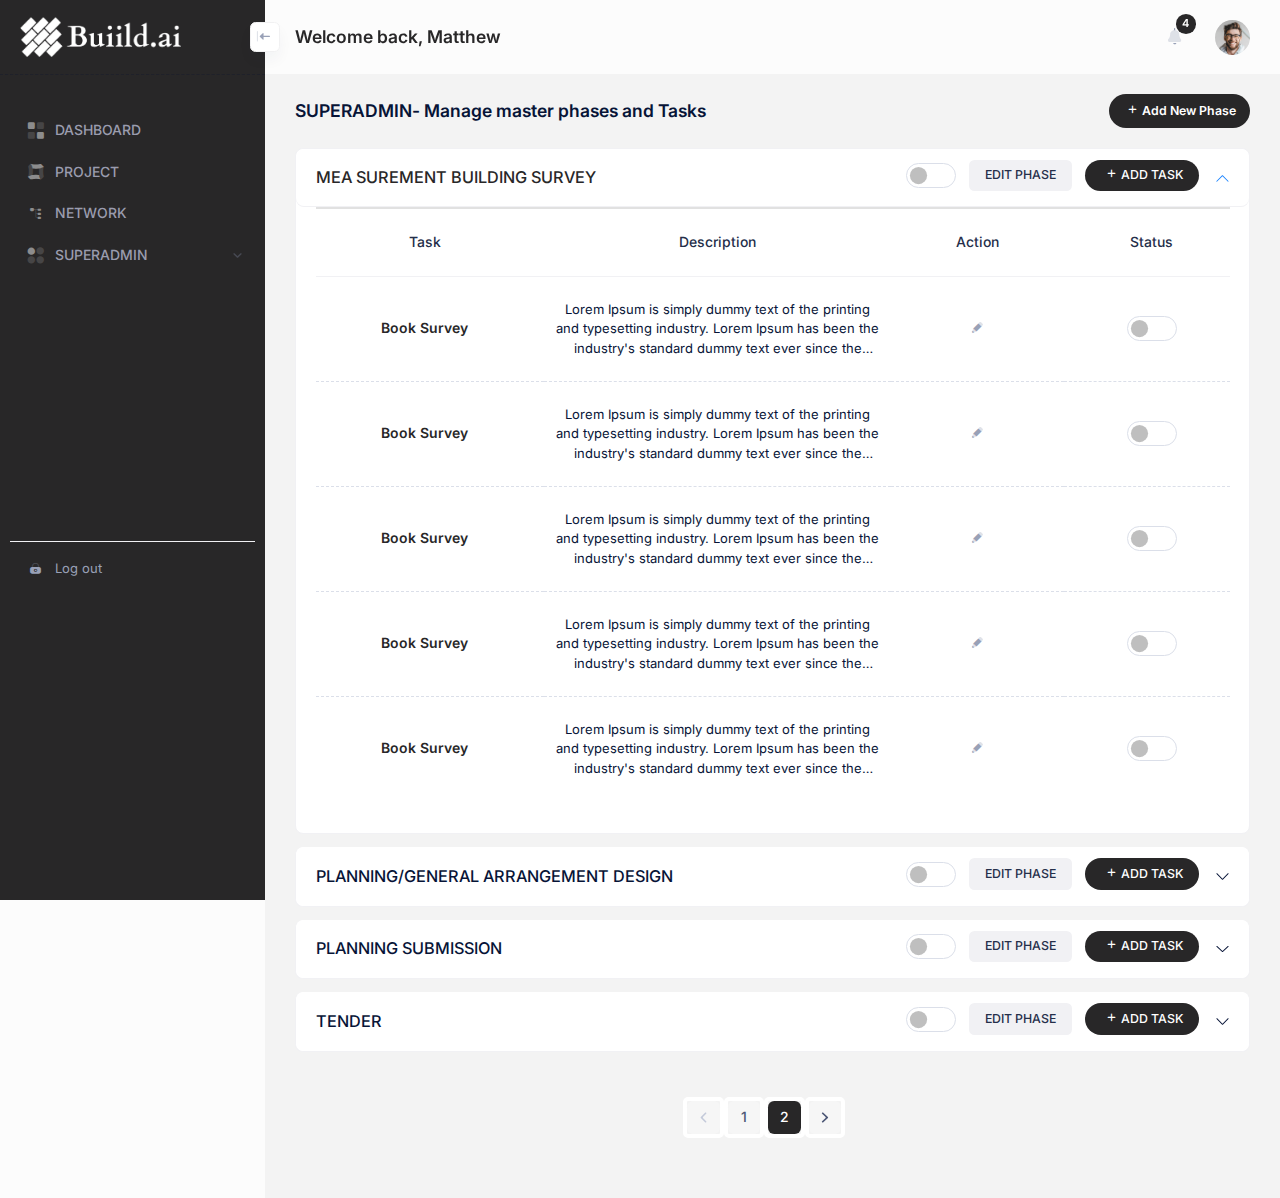
==== commit 225179bc: "some design changes" ====
--- a/phase_task.html
+++ b/phase_task.html
@@ -1224,14 +1224,14 @@
                                                                             aria-expanded="true"
                                                                             aria-controls="kt_accordion_1_body_1"
                                                                         >
-                                                                            Project <span class="d-inline px-2">AAA</span>
+                                                                        Mea surement building survey
                                                                         </button>
                                                                         <div class="accordion-left-side position-absolute z-index-3 accordion-btn d-flex ">
                                                                             <div class="form-check form-switch form-check-custom check-theme-black justify-content-center me-4">
                                                                                 <input class="form-check-input h-25px w-50px" type="checkbox" value="" id="flexSwitchDefault" />
                                                                             </div>
                                                                             <a href="#" class="btn btn-sm btn-secondary py-2 px-5  accordion-btn text-uppercase me-4" data-bs-toggle="modal" data-bs-target="#kt_modal_edit_phase">Edit Phase</a>
-                                                                            <a href="#" class="btn btn-sm btn-theme-black py-2 px-5 accordion-btn text-uppercase btn-rounded"><span class="d-inline-block px-1"><i class="ki-duotone ki-plus text-white opacity-100"></i></span>Add Task</a>
+                                                                            <a href="#" class="btn btn-sm btn-theme-black py-2 px-5 accordion-btn text-uppercase btn-rounded"  data-bs-toggle="modal" data-bs-target="#kt_modal_add_task"><span class="d-inline-block px-1"><i class="ki-duotone ki-plus text-white opacity-100"></i></span>Add Task</a>
                                                                         </div>
                                                                        
                                                                     </h2>
@@ -1376,14 +1376,14 @@
                                                                             aria-expanded="false"
                                                                             aria-controls="kt_accordion_1_body_2"
                                                                         >
-                                                                            Project <span class="d-inline px-2">BBB</span>
+                                                                        planning/general arrangement design
                                                                         </button>
                                                                         <div class="accordion-left-side position-absolute z-index-3 accordion-btn d-flex ">
                                                                             <div class="form-check form-switch form-check-custom check-theme-black justify-content-center me-4">
                                                                                 <input class="form-check-input h-25px w-50px" type="checkbox" value="" id="flexSwitchDefault" />
                                                                             </div>
                                                                             <a href="#" class="btn btn-sm btn-secondary py-2 px-5  accordion-btn text-uppercase me-4"  data-bs-toggle="modal" data-bs-target="#kt_modal_edit_phase">Edit Phase</a>
-                                                                            <a href="#" class="btn btn-sm btn-theme-black py-2 px-5 accordion-btn text-uppercase btn-rounded"><span class="d-inline-block px-1"><i class="ki-duotone ki-plus text-white opacity-100"></i></span>Add Task</a>
+                                                                            <a href="#" class="btn btn-sm btn-theme-black py-2 px-5 accordion-btn text-uppercase btn-rounded" data-bs-toggle="modal" data-bs-target="#kt_modal_add_task"><span class="d-inline-block px-1"><i class="ki-duotone ki-plus text-white opacity-100"></i></span>Add Task</a>
                                                                         </div>
                                                                     </h2>
                                                                     <div id="kt_accordion_1_body_2" class="accordion-collapse collapse" aria-labelledby="kt_accordion_1_header_2" data-bs-parent="#kt_accordion_1">
@@ -1527,14 +1527,14 @@
                                                                             aria-expanded="false"
                                                                             aria-controls="kt_accordion_1_body_3"
                                                                         >
-                                                                            Project <span class="d-inline px-2">CCC</span>
+                                                                        planning submission
                                                                         </button>
                                                                         <div class="accordion-left-side position-absolute z-index-3 accordion-btn d-flex ">
                                                                             <div class="form-check form-switch form-check-custom check-theme-black justify-content-center me-4">
                                                                                 <input class="form-check-input h-25px w-50px" type="checkbox" value="" id="flexSwitchDefault" />
                                                                             </div>
                                                                             <a href="#" class="btn btn-sm btn-secondary py-2 px-5  accordion-btn text-uppercase me-4"  data-bs-toggle="modal" data-bs-target="#kt_modal_edit_phase">Edit Phase</a>
-                                                                            <a href="#" class="btn btn-sm btn-theme-black py-2 px-5 accordion-btn text-uppercase btn-rounded"><span class="d-inline-block px-1"><i class="ki-duotone ki-plus text-white opacity-100"></i></span>Add Task</a>
+                                                                            <a href="#" class="btn btn-sm btn-theme-black py-2 px-5 accordion-btn text-uppercase btn-rounded" data-bs-toggle="modal" data-bs-target="#kt_modal_add_task"><span class="d-inline-block px-1"><i class="ki-duotone ki-plus text-white opacity-100"></i></span>Add Task</a>
                                                                         </div>
                                                                     </h2>
                                                                     <div id="kt_accordion_1_body_3" class="accordion-collapse collapse" aria-labelledby="kt_accordion_1_header_3" data-bs-parent="#kt_accordion_1">
@@ -1667,6 +1667,156 @@
                                                                         </div>
                                                                     </div>
                                                                 </div>
+                                                                <div class="accordion-item mb-4 ">
+                                                                  <h2 class="accordion-header position-relative" id="kt_accordion_1_header_3">
+                                                                      <button
+                                                                          class="accordion-button fs-4 fw-semibold collapsed bg-white text-uppercase"
+                                                                          type="button"
+                                                                          data-bs-toggle="collapse"
+                                                                          data-bs-target="#kt_accordion_1_body_3"
+                                                                          aria-expanded="false"
+                                                                          aria-controls="kt_accordion_1_body_3"
+                                                                      >
+                                                                      tender
+                                                                      </button>
+                                                                      <div class="accordion-left-side position-absolute z-index-3 accordion-btn d-flex ">
+                                                                          <div class="form-check form-switch form-check-custom check-theme-black justify-content-center me-4">
+                                                                              <input class="form-check-input h-25px w-50px" type="checkbox" value="" id="flexSwitchDefault" />
+                                                                          </div>
+                                                                          <a href="#" class="btn btn-sm btn-secondary py-2 px-5  accordion-btn text-uppercase me-4"  data-bs-toggle="modal" data-bs-target="#kt_modal_edit_phase">Edit Phase</a>
+                                                                          <a href="#" class="btn btn-sm btn-theme-black py-2 px-5 accordion-btn text-uppercase btn-rounded" data-bs-toggle="modal" data-bs-target="#kt_modal_add_task"><span class="d-inline-block px-1"><i class="ki-duotone ki-plus text-white opacity-100"></i></span>Add Task</a>
+                                                                      </div>
+                                                                  </h2>
+                                                                  <div id="kt_accordion_1_body_3" class="accordion-collapse collapse" aria-labelledby="kt_accordion_1_header_3" data-bs-parent="#kt_accordion_1">
+                                                                      <div class="accordion-body pt-0">
+                                                                          <div class="table-responsive table-middle-text">
+                                                                              <table class="table table-row-dashed table-row-gray-300 gy-7">
+                                                                                  <thead>
+                                                                                      <tr class="fw-semibold fs-6 text-gray-800 border-bottom border-gray-200">
+                                                                                          <th width="25%" class="text-center">Task</th>
+                                                                                          <th width="38%" class="text-center">Description</th>
+                                                                                          <th widt="15%" class="text-center">Action</th>
+                                                                                          <th class="text-center">Status</th>
+                                                                                      </tr>
+                                                                                  </thead>
+                                                                                  <tbody>
+                                                                                      <tr>
+                                                                                          <td>
+                                                                                              <h4m class="text-theme-black fw-bold text-hover-primary fs-6">Book Survey</h4m>
+                                                                                          </td>
+                                                                                          <td>
+                                                                                              <p class="three-line-show mb-0">
+                                                                                                  Lorem Ipsum is simply dummy text of the printing and typesetting industry. Lorem Ipsum has been the industry's standard dummy text ever
+                                                                                                  since the 1500s
+                                                                                              </p>
+                                                                                          </td>
+                                                                                          <td>  <a href="apps/user-management/users/view.html" class="menu-link px-3">
+                                                                                              <i class="ki-duotone ki-pencil">
+                                                                                                  <span class="path1"></span>
+                                                                                                  <span class="path2"></span>
+                                                                                              </i>
+                                                                                          </a></td>
+                                                                                          <td>
+                                                                                              <div class="form-check form-switch form-check-custom check-theme-black justify-content-center">
+                                                                                                  <input class="form-check-input h-25px w-50px" type="checkbox" value="" id="flexSwitchDefault" />
+                                                                                              </div>
+                                                                                          </td>
+                                                                                      </tr>
+                                                                                      <tr>
+                                                                                          <td>
+                                                                                              <h4m class="text-theme-black fw-bold text-hover-primary fs-6">Book Survey</h4m>
+                                                                                          </td>
+                                                                                          <td>
+                                                                                              <p class="three-line-show mb-0">
+                                                                                                  Lorem Ipsum is simply dummy text of the printing and typesetting industry. Lorem Ipsum has been the industry's standard dummy text ever
+                                                                                                  since the 1500s
+                                                                                              </p>
+                                                                                          </td>
+                                                                                          <td>  <a href="apps/user-management/users/view.html" class="menu-link px-3">
+                                                                                              <i class="ki-duotone ki-pencil">
+                                                                                                  <span class="path1"></span>
+                                                                                                  <span class="path2"></span>
+                                                                                              </i>
+                                                                                          </a></td>
+                                                                                          <td>
+                                                                                              <div class="form-check form-switch form-check-custom check-theme-black justify-content-center">
+                                                                                                  <input class="form-check-input h-25px w-50px" type="checkbox" value="" id="flexSwitchDefault" />
+                                                                                              </div>
+                                                                                          </td>
+                                                                                      </tr>
+                                                                                      <tr>
+                                                                                          <td>
+                                                                                              <h4m class="text-theme-black fw-bold text-hover-primary fs-6">Book Survey</h4m>
+                                                                                          </td>
+                                                                                          <td>
+                                                                                              <p class="three-line-show mb-0">
+                                                                                                  Lorem Ipsum is simply dummy text of the printing and typesetting industry. Lorem Ipsum has been the industry's standard dummy text ever
+                                                                                                  since the 1500s
+                                                                                              </p>
+                                                                                          </td>
+                                                                                          <td>  <a href="apps/user-management/users/view.html" class="menu-link px-3">
+                                                                                              <i class="ki-duotone ki-pencil">
+                                                                                                  <span class="path1"></span>
+                                                                                                  <span class="path2"></span>
+                                                                                              </i>
+                                                                                          </a></td>
+                                                                                          <td>
+                                                                                              <div class="form-check form-switch form-check-custom check-theme-black justify-content-center">
+                                                                                                  <input class="form-check-input h-25px w-50px" type="checkbox" value="" id="flexSwitchDefault" />
+                                                                                              </div>
+                                                                                          </td>
+                                                                                      </tr>
+                                                                                      <tr>
+                                                                                          <td>
+                                                                                              <h4m class="text-theme-black fw-bold text-hover-primary fs-6">Book Survey</h4m>
+                                                                                          </td>
+                                                                                          <td>
+                                                                                              <p class="three-line-show mb-0">
+                                                                                                  Lorem Ipsum is simply dummy text of the printing and typesetting industry. Lorem Ipsum has been the industry's standard dummy text ever
+                                                                                                  since the 1500s
+                                                                                              </p>
+                                                                                          </td>
+                                                                                          <td>  <a href="apps/user-management/users/view.html" class="menu-link px-3">
+                                                                                              <i class="ki-duotone ki-pencil">
+                                                                                                  <span class="path1"></span>
+                                                                                                  <span class="path2"></span>
+                                                                                              </i>
+                                                                                          </a></td>
+                                                                                          <td>
+                                                                                              <div class="form-check form-switch form-check-custom check-theme-black justify-content-center">
+                                                                                                  <input class="form-check-input h-25px w-50px" type="checkbox" value="" id="flexSwitchDefault" />
+                                                                                              </div>
+                                                                                          </td>
+                                                                                      </tr>
+                                                                                      <tr>
+                                                                                          <td>
+                                                                                              <h4m class="text-theme-black fw-bold text-hover-primary fs-6">Book Survey</h4m>
+                                                                                          </td>
+                                                                                          <td>
+                                                                                              <p class="three-line-show mb-0">
+                                                                                                  Lorem Ipsum is simply dummy text of the printing and typesetting industry. Lorem Ipsum has been the industry's standard dummy text ever
+                                                                                                  since the 1500s
+                                                                                              </p>
+                                                                                          </td>
+                                                                                          <td>  <a href="apps/user-management/users/view.html" class="menu-link px-3">
+                                                                                              <i class="ki-duotone ki-pencil">
+                                                                                                  <span class="path1"></span>
+                                                                                                  <span class="path2"></span>
+                                                                                              </i>
+                                                                                          </a></td>
+                                                                                          <td>
+                                                                                              <div class="form-check form-switch form-check-custom check-theme-black justify-content-center">
+                                                                                                  <input class="form-check-input h-25px w-50px" type="checkbox" value="" id="flexSwitchDefault" />
+                                                                                              </div>
+                                                                                          </td>
+                                                                                      </tr>
+                                                                                    
+                                                                                  </tbody>
+                                                                              </table>
+                                                                          </div>
+                                                                      </div>
+                                                                  </div>
+                                                              </div>
                                                             </div>
                                                             <!--end::Accordion-->
 
